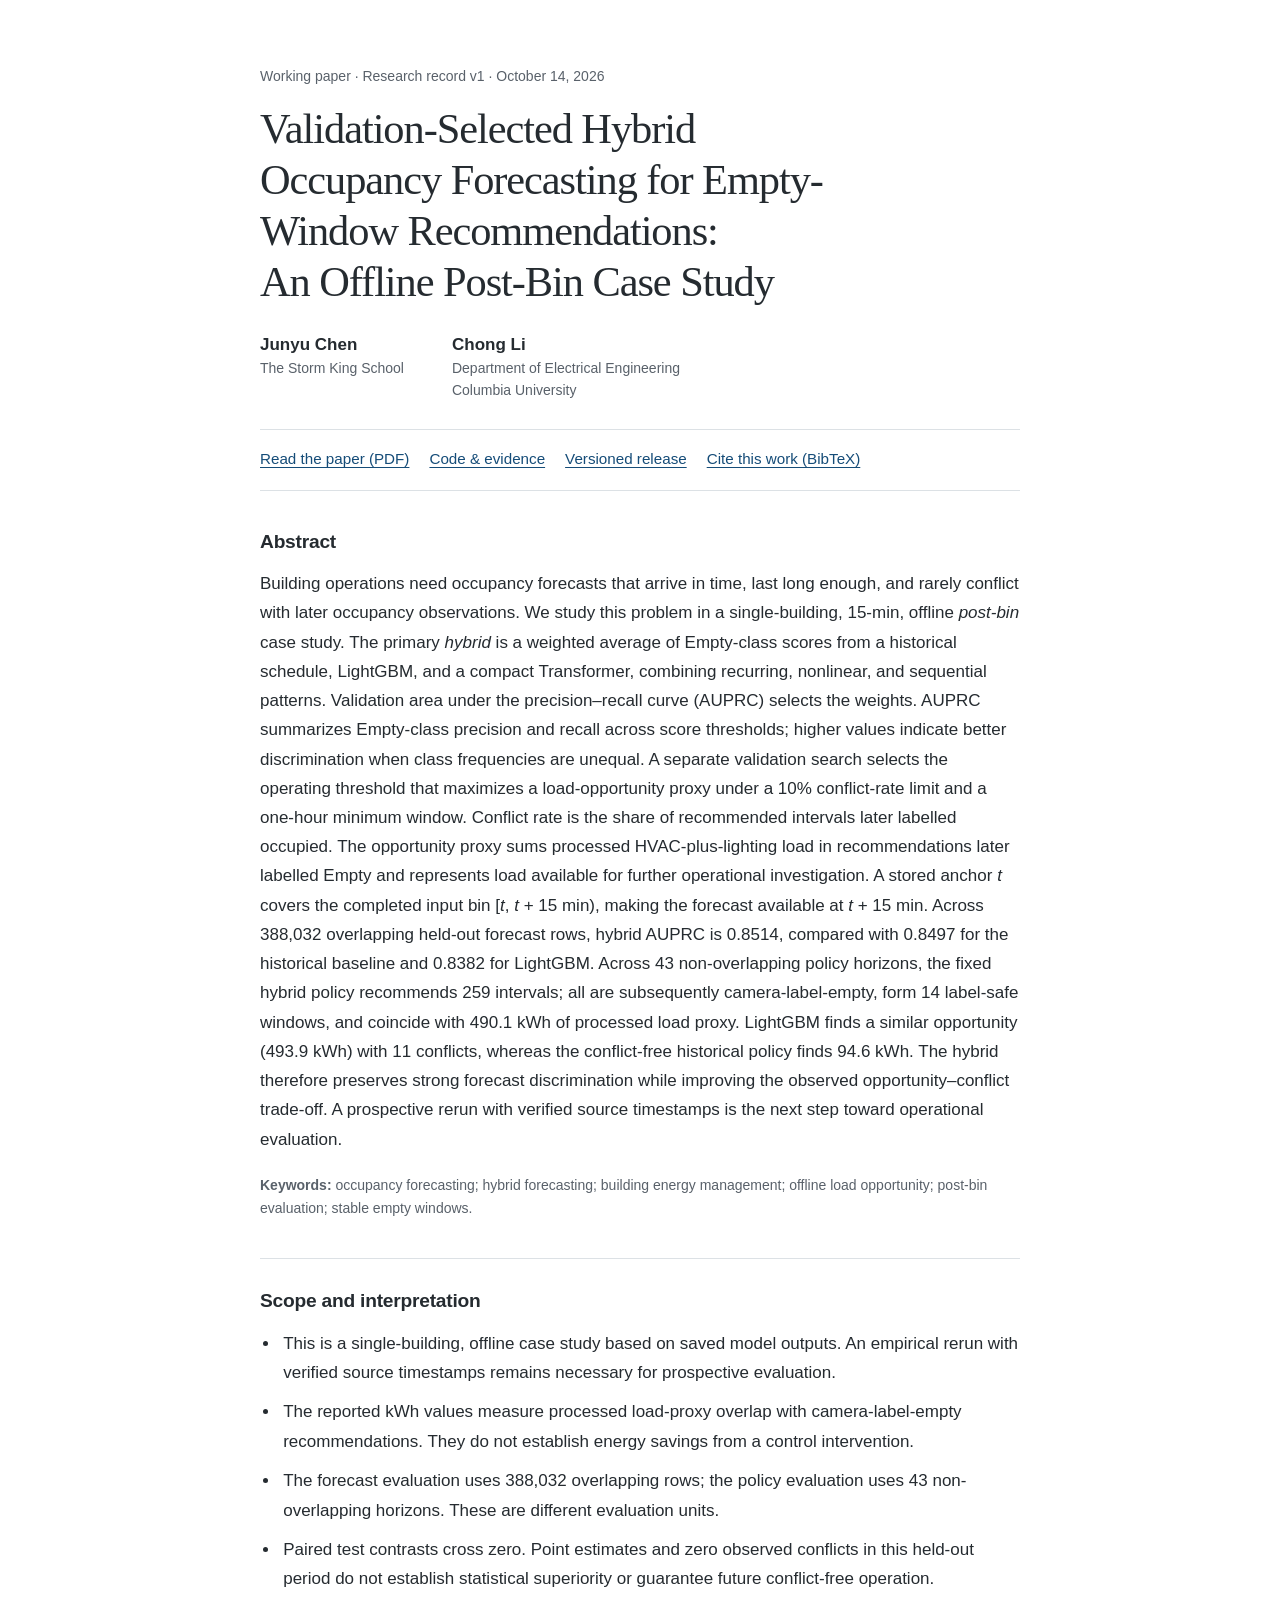
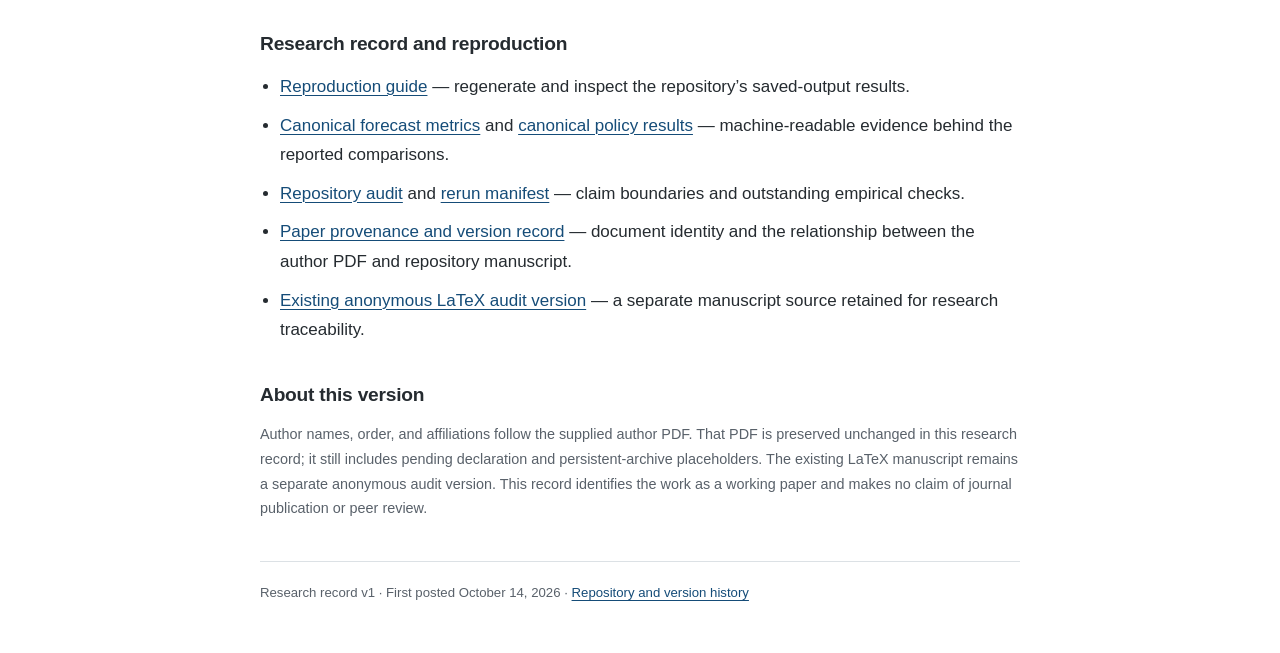
==== docs/index.html @ 9fb69562 "Publish authored working paper and versioned research record" ====
<!doctype html>
<html lang="en">
<head>
  <meta charset="utf-8">
  <meta name="viewport" content="width=device-width, initial-scale=1">
  <title>Validation-Selected Hybrid Occupancy Forecasting for Empty-Window Recommendations: An Offline Post-Bin Case Study</title>
  <meta name="description" content="Working paper by Junyu Chen and Chong Li on validation-selected hybrid occupancy forecasts and offline empty-window recommendations. Read the paper, code, evidence, and reproduction record.">
  <meta name="citation_title" content="Validation-Selected Hybrid Occupancy Forecasting for Empty-Window Recommendations: An Offline Post-Bin Case Study">
  <meta name="citation_author" content="Chen, Junyu">
  <meta name="citation_author" content="Li, Chong">
  <meta name="citation_publication_date" content="2026">
  <meta name="citation_online_date" content="2026/10/14">
  <meta name="citation_pdf_url" content="https://stevenchenjy.github.io/decision-aware-occupancy-forecasting/occupancy-forecasting-working-paper.pdf">
  <meta name="citation_language" content="en">
  <link rel="canonical" href="https://stevenchenjy.github.io/decision-aware-occupancy-forecasting/">
  <meta property="og:type" content="article">
  <meta property="og:title" content="Validation-Selected Hybrid Occupancy Forecasting for Empty-Window Recommendations: An Offline Post-Bin Case Study">
  <meta property="og:description" content="A working paper and inspectable research record by Junyu Chen and Chong Li.">
  <meta property="og:url" content="https://stevenchenjy.github.io/decision-aware-occupancy-forecasting/">
  <meta name="theme-color" content="#ffffff">
  <style>
    :root { color-scheme: light; --ink: #252b30; --muted: #59616a; --link: #154c78; --rule: #dce1e5; }
    * { box-sizing: border-box; }
    html { font-size: 100%; scroll-behavior: smooth; }
    body { margin: 0; background: #fff; color: var(--ink); font-family: -apple-system, BlinkMacSystemFont, "Segoe UI", Arial, sans-serif; font-size: 1.0625rem; line-height: 1.72; }
    main { max-width: 51rem; margin: 0 auto; padding: 4rem 1.75rem 3rem; }
    a { color: var(--link); text-underline-offset: .19em; text-decoration-thickness: 1px; }
    a:hover { text-decoration-thickness: 2px; }
    a:focus-visible { outline: 3px solid #196ca0; outline-offset: 4px; border-radius: 2px; }
    .skip { position: absolute; top: .7rem; left: 1rem; padding: .35rem .75rem; background: #fff; transform: translateY(-200%); }
    .skip:focus { transform: translateY(0); }
    .record-status { color: var(--muted); font-size: .875rem; margin: 0 0 1rem; }
    h1 { font-family: Georgia, "Times New Roman", serif; font-size: clamp(1.9rem, 4.4vw, 2.65rem); line-height: 1.2; letter-spacing: -.025em; font-weight: 500; margin: 0 0 1.5rem; text-wrap: balance; }
    .authors { display: flex; gap: 1.5rem 3rem; flex-wrap: wrap; margin: 0 0 1.75rem; }
    .author { margin: 0; line-height: 1.55; }
    .author strong { font-weight: 600; }
    .affiliation { display: block; font-size: .875rem; color: var(--muted); }
    .resources { display: flex; gap: .55rem 1.25rem; flex-wrap: wrap; padding: 1rem 0 1.1rem; margin: 0; border-top: 1px solid var(--rule); border-bottom: 1px solid var(--rule); list-style: none; font-size: .95rem; }
    section { margin-top: 2.35rem; }
    h2 { font-size: 1.2rem; line-height: 1.4; letter-spacing: -.012em; margin: 0 0 .85rem; font-weight: 650; }
    p { margin: 0 0 1rem; }
    .abstract { text-align: left; }
    .keywords { font-size: .875rem; color: var(--muted); line-height: 1.65; margin-top: 1.25rem; }
    .scope { padding-top: 1.85rem; border-top: 1px solid var(--rule); }
    .scope ul { padding-left: 1.25rem; margin: 0; }
    .scope li { padding-left: .2rem; margin-bottom: .65rem; }
    .record-links { padding-left: 1.25rem; margin: 0; }
    .record-links li { margin-bottom: .6rem; }
    .note { color: var(--muted); font-size: .9rem; }
    footer { border-top: 1px solid var(--rule); margin-top: 2.5rem; padding-top: 1.25rem; font-size: .825rem; color: var(--muted); }
    footer p { margin: 0; }
    @media (max-width: 520px) {
      main { padding: 2rem 1.2rem 2rem; }
      body { font-size: 1rem; line-height: 1.7; }
      .authors { gap: 1rem; flex-direction: column; }
      .resources { gap: .65rem 1.05rem; }
    }
    @media (prefers-reduced-motion: reduce) { html { scroll-behavior: auto; } }
    @media print {
      main { max-width: none; padding: 0; }
      a { color: inherit; }
      .skip { display: none; }
      section, h1 { break-inside: avoid; }
      .abstract { break-inside: auto; }
    }
  </style>
</head>
<body>
  <a class="skip" href="#abstract">Skip to abstract</a>
  <main>
    <header>
      <p class="record-status">Working paper · Research record v1 · <time datetime="2026-10-14">October 14, 2026</time></p>
      <h1>Validation-Selected Hybrid Occupancy Forecasting for Empty-Window Recommendations: An Offline Post-Bin Case Study</h1>
      <div class="authors" aria-label="Authors in paper order">
        <p class="author"><strong>Junyu Chen</strong><span class="affiliation">The Storm King School</span></p>
        <p class="author"><strong>Chong Li</strong><span class="affiliation">Department of Electrical Engineering<br>Columbia University</span></p>
      </div>
      <nav aria-label="Paper and research resources">
        <ul class="resources">
          <li><a href="./occupancy-forecasting-working-paper.pdf">Read the paper (PDF)</a></li>
          <li><a href="https://github.com/stevenchenjy/decision-aware-occupancy-forecasting">Code &amp; evidence</a></li>
          <li><a href="https://github.com/stevenchenjy/decision-aware-occupancy-forecasting/releases/tag/research-record-v1">Versioned release</a></li>
          <li><a href="./citation.bib" download>Cite this work (BibTeX)</a></li>
        </ul>
      </nav>
    </header>

    <section id="abstract" aria-labelledby="abstract-heading">
      <h2 id="abstract-heading">Abstract</h2>
      <p class="abstract">Building operations need occupancy forecasts that arrive in time, last long enough, and rarely conflict with later occupancy observations. We study this problem in a single-building, 15-min, offline <em>post-bin</em> case study. The primary <em>hybrid</em> is a weighted average of Empty-class scores from a historical schedule, LightGBM, and a compact Transformer, combining recurring, nonlinear, and sequential patterns. Validation area under the precision–recall curve (AUPRC) selects the weights. AUPRC summarizes Empty-class precision and recall across score thresholds; higher values indicate better discrimination when class frequencies are unequal. A separate validation search selects the operating threshold that maximizes a load-opportunity proxy under a 10% conflict-rate limit and a one-hour minimum window. Conflict rate is the share of recommended intervals later labelled occupied. The opportunity proxy sums processed HVAC-plus-lighting load in recommendations later labelled Empty and represents load available for further operational investigation. A stored anchor <i>t</i> covers the completed input bin [<i>t</i>, <i>t</i> + 15 min), making the forecast available at <i>t</i> + 15 min. Across 388,032 overlapping held-out forecast rows, hybrid AUPRC is 0.8514, compared with 0.8497 for the historical baseline and 0.8382 for LightGBM. Across 43 non-overlapping policy horizons, the fixed hybrid policy recommends 259 intervals; all are subsequently camera-label-empty, form 14 label-safe windows, and coincide with 490.1 kWh of processed load proxy. LightGBM finds a similar opportunity (493.9 kWh) with 11 conflicts, whereas the conflict-free historical policy finds 94.6 kWh. The hybrid therefore preserves strong forecast discrimination while improving the observed opportunity–conflict trade-off. A prospective rerun with verified source timestamps is the next step toward operational evaluation.</p>
      <p class="keywords"><strong>Keywords:</strong> occupancy forecasting; hybrid forecasting; building energy management; offline load opportunity; post-bin evaluation; stable empty windows.</p>
    </section>

    <section class="scope" aria-labelledby="scope-heading">
      <h2 id="scope-heading">Scope and interpretation</h2>
      <ul>
        <li>This is a single-building, offline case study based on saved model outputs. An empirical rerun with verified source timestamps remains necessary for prospective evaluation.</li>
        <li>The reported kWh values measure processed load-proxy overlap with camera-label-empty recommendations. They do not establish energy savings from a control intervention.</li>
        <li>The forecast evaluation uses 388,032 overlapping rows; the policy evaluation uses 43 non-overlapping horizons. These are different evaluation units.</li>
        <li>Paired test contrasts cross zero. Point estimates and zero observed conflicts in this held-out period do not establish statistical superiority or guarantee future conflict-free operation.</li>
      </ul>
    </section>

    <section aria-labelledby="evidence-heading">
      <h2 id="evidence-heading">Research record and reproduction</h2>
      <ul class="record-links">
        <li><a href="https://github.com/stevenchenjy/decision-aware-occupancy-forecasting/blob/main/REPRODUCING.md">Reproduction guide</a> — regenerate and inspect the repository’s saved-output results.</li>
        <li><a href="https://github.com/stevenchenjy/decision-aware-occupancy-forecasting/blob/main/results/canonical_model_comparison.csv">Canonical forecast metrics</a> and <a href="https://github.com/stevenchenjy/decision-aware-occupancy-forecasting/blob/main/results/canonical_policy_10pct.csv">canonical policy results</a> — machine-readable evidence behind the reported comparisons.</li>
        <li><a href="https://github.com/stevenchenjy/decision-aware-occupancy-forecasting/blob/main/reports/final_self_audit_2026-08-01.md">Repository audit</a> and <a href="https://github.com/stevenchenjy/decision-aware-occupancy-forecasting/blob/main/paper/audits/rerun_manifest.md">rerun manifest</a> — claim boundaries and outstanding empirical checks.</li>
        <li><a href="https://github.com/stevenchenjy/decision-aware-occupancy-forecasting/blob/main/paper/research-record/README.md">Paper provenance and version record</a> — document identity and the relationship between the author PDF and repository manuscript.</li>
        <li><a href="https://github.com/stevenchenjy/decision-aware-occupancy-forecasting/blob/main/paper/manuscript/main.tex">Existing anonymous LaTeX audit version</a> — a separate manuscript source retained for research traceability.</li>
      </ul>
    </section>

    <section aria-labelledby="version-heading">
      <h2 id="version-heading">About this version</h2>
      <p class="note">Author names, order, and affiliations follow the supplied author PDF. That PDF is preserved unchanged in this research record; it still includes pending declaration and persistent-archive placeholders. The existing LaTeX manuscript remains a separate anonymous audit version. This record identifies the work as a working paper and makes no claim of journal publication or peer review.</p>
    </section>

    <footer>
      <p>Research record v1 · First posted <time datetime="2026-10-14">October 14, 2026</time> · <a href="https://github.com/stevenchenjy/decision-aware-occupancy-forecasting">Repository and version history</a></p>
    </footer>
  </main>
</body>
</html>
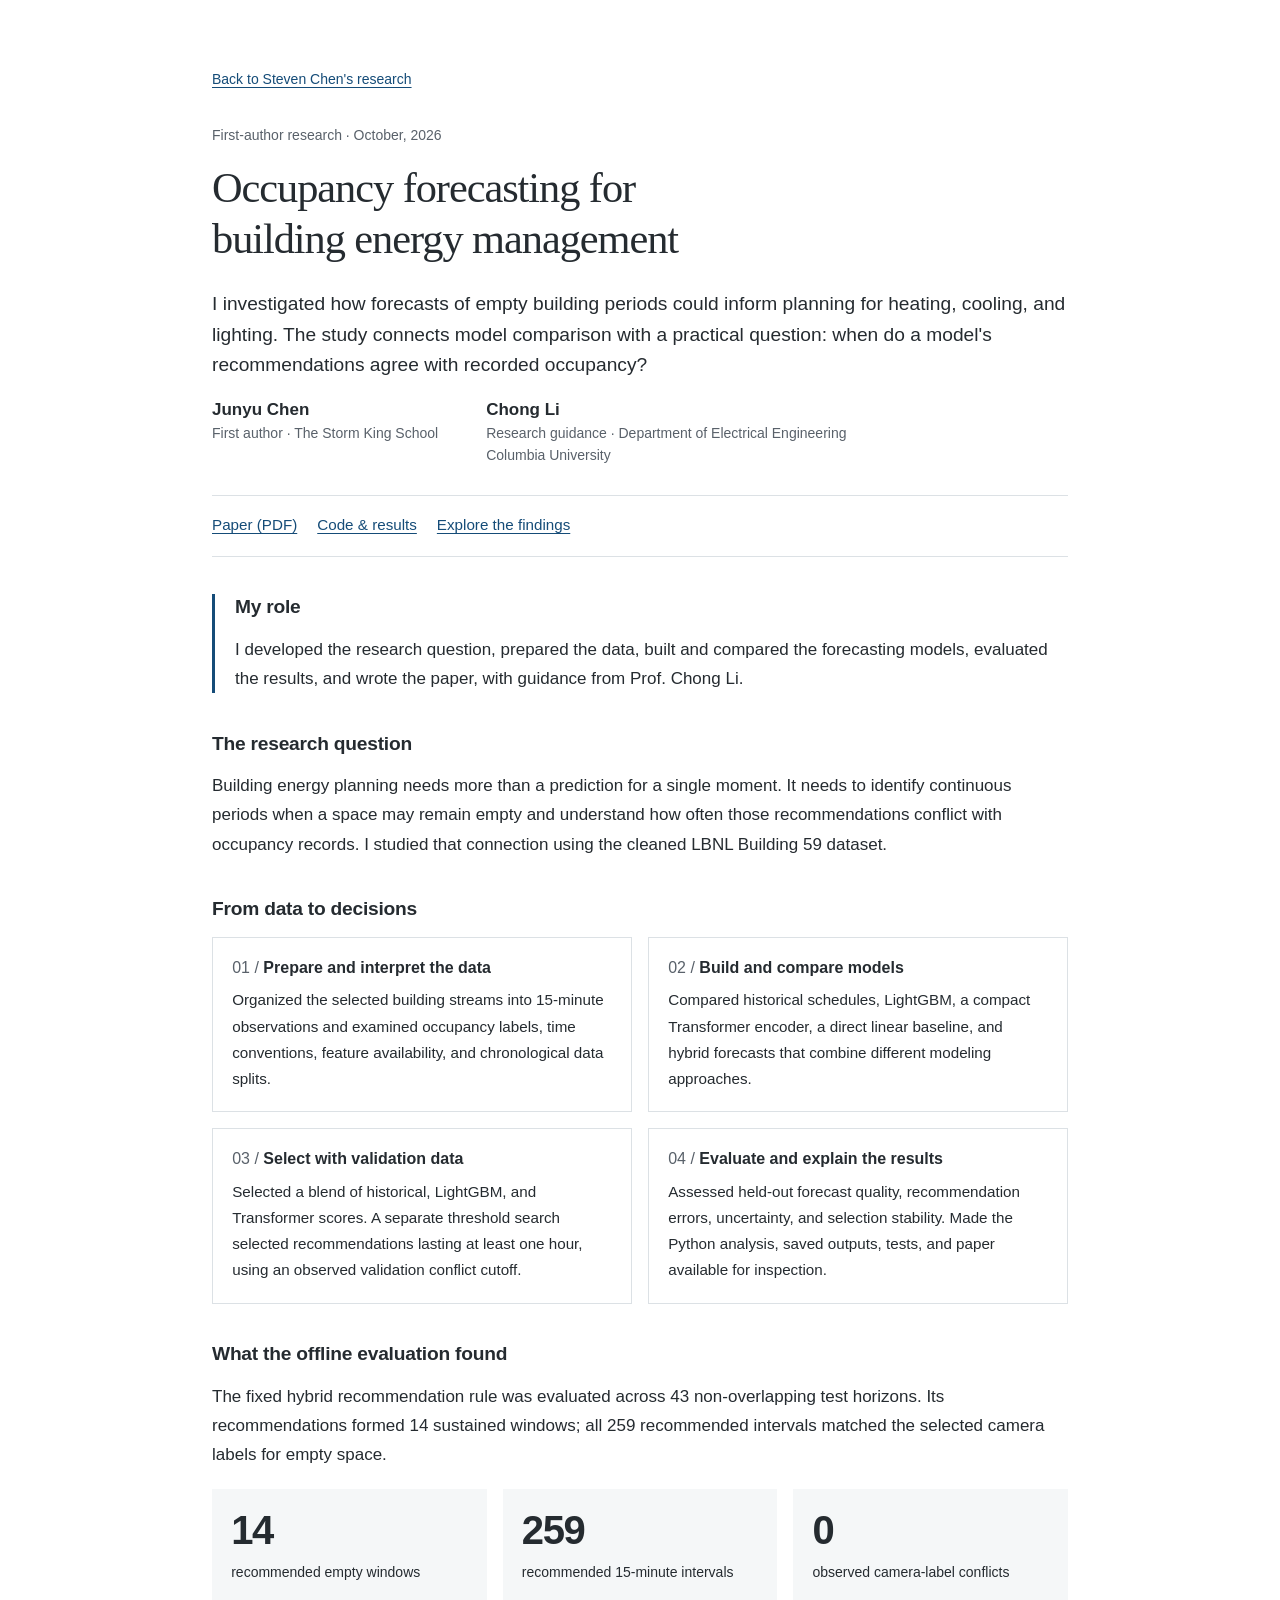
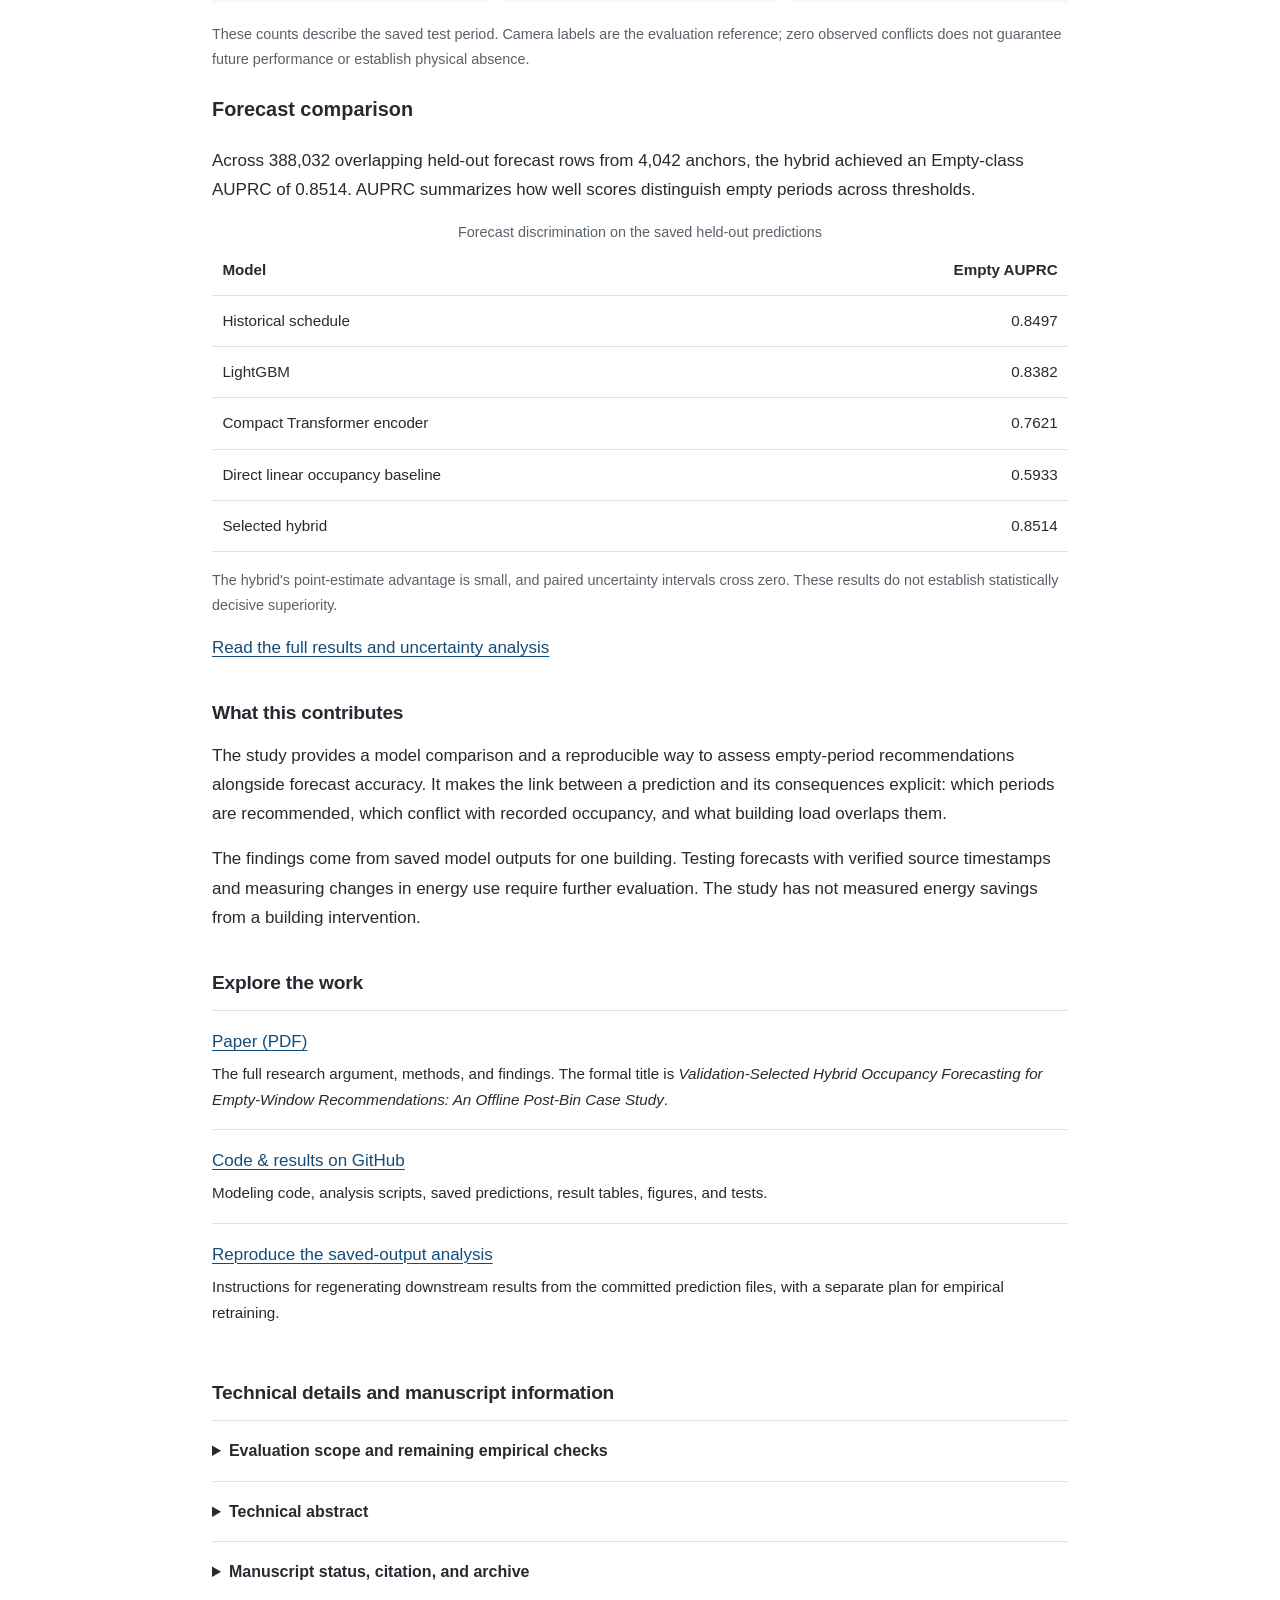
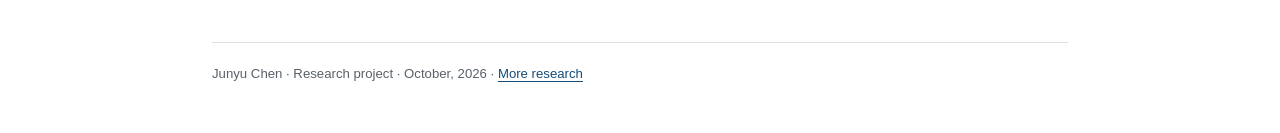
==== commit 8acbb678: "Explain occupancy research contributions and distinguish project resources" ====
--- a/docs/index.html
+++ b/docs/index.html
@@ -3,8 +3,8 @@
 <head>
   <meta charset="utf-8">
   <meta name="viewport" content="width=device-width, initial-scale=1">
-  <title>Validation-Selected Hybrid Occupancy Forecasting for Empty-Window Recommendations: An Offline Post-Bin Case Study</title>
-  <meta name="description" content="Working paper by Junyu Chen and Chong Li on validation-selected hybrid occupancy forecasts and offline empty-window recommendations. Read the paper, code, evidence, and reproduction record.">
+  <title>Occupancy forecasting for building energy management | Junyu Chen</title>
+  <meta name="description" content="Junyu Chen's first-author research on building occupancy: research design, data preparation, model comparison, evaluation, and reproducible results, with guidance from Prof. Chong Li.">
   <meta name="citation_title" content="Validation-Selected Hybrid Occupancy Forecasting for Empty-Window Recommendations: An Offline Post-Bin Case Study">
   <meta name="citation_author" content="Chen, Junyu">
   <meta name="citation_author" content="Li, Chong">
@@ -12,10 +12,11 @@
   <meta name="citation_online_date" content="2026/10/14">
   <meta name="citation_pdf_url" content="https://stevenchenjy.github.io/decision-aware-occupancy-forecasting/occupancy-forecasting-working-paper.pdf">
   <meta name="citation_language" content="en">
+  <link rel="icon" href="/favicon.svg" type="image/svg+xml">
   <link rel="canonical" href="https://stevenchenjy.github.io/decision-aware-occupancy-forecasting/">
   <meta property="og:type" content="article">
-  <meta property="og:title" content="Validation-Selected Hybrid Occupancy Forecasting for Empty-Window Recommendations: An Offline Post-Bin Case Study">
-  <meta property="og:description" content="A working paper and inspectable research record by Junyu Chen and Chong Li.">
+  <meta property="og:title" content="Occupancy forecasting for building energy management">
+  <meta property="og:description" content="A first-author research project by Junyu Chen, with guidance from Prof. Chong Li. Explore the question, methods, findings, paper, and code.">
   <meta property="og:url" content="https://stevenchenjy.github.io/decision-aware-occupancy-forecasting/">
   <meta name="theme-color" content="#ffffff">
   <style>
@@ -23,7 +24,7 @@
     * { box-sizing: border-box; }
     html { font-size: 100%; scroll-behavior: smooth; }
     body { margin: 0; background: #fff; color: var(--ink); font-family: -apple-system, BlinkMacSystemFont, "Segoe UI", Arial, sans-serif; font-size: 1.0625rem; line-height: 1.72; }
-    main { max-width: 51rem; margin: 0 auto; padding: 4rem 1.75rem 3rem; }
+    main { max-width: 57rem; margin: 0 auto; padding: 4rem 1.75rem 3rem; }
     a { color: var(--link); text-underline-offset: .19em; text-decoration-thickness: 1px; }
     a:hover { text-decoration-thickness: 2px; }
     a:focus-visible { outline: 3px solid #196ca0; outline-offset: 4px; border-radius: 2px; }
@@ -63,63 +64,135 @@
       section, h1 { break-inside: avoid; }
       .abstract { break-inside: auto; }
     }
+
+    .back { display:inline-block; font-size:.875rem; margin-bottom:2rem; }
+    .intro { font-size:1.2rem; line-height:1.6; }
+    .role { border-left:3px solid var(--link); padding-left:1.25rem; }
+    .role p { margin:0; }
+    .process { list-style:none; margin:0; padding:0; display:grid; grid-template-columns:1fr 1fr; gap:1rem; counter-reset:steps; }
+    .process li { border:1px solid var(--rule); padding:1.2rem; counter-increment:steps; }
+    .process h3 { font-size:1rem; line-height:1.4; margin:0 0 .5rem; }
+    .process h3::before { content:counter(steps,decimal-leading-zero) " / "; color:var(--muted); font-weight:400; }
+    .process p { font-size:.95rem; margin:0; }
+    .results { display:grid; grid-template-columns:repeat(3,minmax(0,1fr)); gap:1rem; margin:1.25rem 0; }
+    .result { background:#f5f7f8; padding:1.2rem; }
+    .result strong { display:block; font-size:2.5rem; line-height:1.1; font-weight:600; letter-spacing:-.035em; margin-bottom:.6rem; }
+    .result span { display:block; font-size:.875rem; line-height:1.5; }
+    .table-wrap { overflow-x:auto; margin:1rem 0; }
+    table { border-collapse:collapse; width:100%; font-size:.95rem; }
+    th,td { text-align:left; padding:.75rem .65rem; border-bottom:1px solid var(--rule); }
+    th { font-weight:600; }
+    th:last-child,td:last-child { text-align:right; white-space:nowrap; }
+    .evidence { list-style:none; padding:0; margin:0; }
+    .evidence li { padding:1rem 0; border-top:1px solid var(--rule); }
+    .evidence p { font-size:.95rem; margin:.3rem 0 0; }
+    details { border-top:1px solid var(--rule); padding:1rem 0; }
+    summary { cursor:pointer; font-size:1rem; font-weight:600; }
+    summary:focus-visible { outline:3px solid #196ca0; outline-offset:4px; }
+    details[open] summary { margin-bottom:1rem; }
+    details p,details li { font-size:.95rem; }
+    details ul { padding-left:1.25rem; }
+    .paper-title { font-family:Georgia,serif; font-size:1.2rem; line-height:1.45; }
+    @media(max-width:600px) {
+      .intro { font-size:1.1rem; }
+      .process { grid-template-columns:1fr; }
+      .results { gap:.5rem; }
+      .result { padding:.85rem .65rem; }
+      .result strong { font-size:2rem; }
+      .result span { font-size:.8rem; }
+      th,td { padding:.6rem .35rem; }
+    }
   </style>
 </head>
 <body>
-  <a class="skip" href="#abstract">Skip to abstract</a>
+  <a class="skip" href="#question">Skip to the research</a>
   <main>
+    <a class="back" href="https://stevenchenjy.github.io/#research">Back to Steven Chen's research</a>
     <header>
-      <p class="record-status">Working paper · Research record v1 · <time datetime="2026-10-14">October 14, 2026</time></p>
-      <h1>Validation-Selected Hybrid Occupancy Forecasting for Empty-Window Recommendations: An Offline Post-Bin Case Study</h1>
+      <p class="record-status">First-author research · <time datetime="2026-10">October, 2026</time></p>
+      <h1>Occupancy forecasting for building energy management</h1>
+      <p class="intro">I investigated how forecasts of empty building periods could inform planning for heating, cooling, and lighting. The study connects model comparison with a practical question: when do a model's recommendations agree with recorded occupancy?</p>
       <div class="authors" aria-label="Authors in paper order">
-        <p class="author"><strong>Junyu Chen</strong><span class="affiliation">The Storm King School</span></p>
-        <p class="author"><strong>Chong Li</strong><span class="affiliation">Department of Electrical Engineering<br>Columbia University</span></p>
+        <p class="author"><strong>Junyu Chen</strong><span class="affiliation">First author · The Storm King School</span></p>
+        <p class="author"><strong>Chong Li</strong><span class="affiliation">Research guidance · Department of Electrical Engineering<br>Columbia University</span></p>
       </div>
-      <nav aria-label="Paper and research resources">
-        <ul class="resources">
-          <li><a href="./occupancy-forecasting-working-paper.pdf">Read the paper (PDF)</a></li>
-          <li><a href="https://github.com/stevenchenjy/decision-aware-occupancy-forecasting">Code &amp; evidence</a></li>
-          <li><a href="https://github.com/stevenchenjy/decision-aware-occupancy-forecasting/releases/tag/research-record-v1">Versioned release</a></li>
-          <li><a href="./citation.bib" download>Cite this work (BibTeX)</a></li>
-        </ul>
-      </nav>
+      <nav aria-label="Research materials"><ul class="resources">
+        <li><a href="./occupancy-forecasting-working-paper.pdf">Paper (PDF)</a></li>
+        <li><a href="https://github.com/stevenchenjy/decision-aware-occupancy-forecasting">Code &amp; results</a></li>
+        <li><a href="#findings">Explore the findings</a></li>
+      </ul></nav>
     </header>
-
-    <section id="abstract" aria-labelledby="abstract-heading">
-      <h2 id="abstract-heading">Abstract</h2>
-      <p class="abstract">Building operations need occupancy forecasts that arrive in time, last long enough, and rarely conflict with later occupancy observations. We study this problem in a single-building, 15-min, offline <em>post-bin</em> case study. The primary <em>hybrid</em> is a weighted average of Empty-class scores from a historical schedule, LightGBM, and a compact Transformer, combining recurring, nonlinear, and sequential patterns. Validation area under the precision–recall curve (AUPRC) selects the weights. AUPRC summarizes Empty-class precision and recall across score thresholds; higher values indicate better discrimination when class frequencies are unequal. A separate validation search selects the operating threshold that maximizes a load-opportunity proxy under a 10% conflict-rate limit and a one-hour minimum window. Conflict rate is the share of recommended intervals later labelled occupied. The opportunity proxy sums processed HVAC-plus-lighting load in recommendations later labelled Empty and represents load available for further operational investigation. A stored anchor <i>t</i> covers the completed input bin [<i>t</i>, <i>t</i> + 15 min), making the forecast available at <i>t</i> + 15 min. Across 388,032 overlapping held-out forecast rows, hybrid AUPRC is 0.8514, compared with 0.8497 for the historical baseline and 0.8382 for LightGBM. Across 43 non-overlapping policy horizons, the fixed hybrid policy recommends 259 intervals; all are subsequently camera-label-empty, form 14 label-safe windows, and coincide with 490.1 kWh of processed load proxy. LightGBM finds a similar opportunity (493.9 kWh) with 11 conflicts, whereas the conflict-free historical policy finds 94.6 kWh. The hybrid therefore preserves strong forecast discrimination while improving the observed opportunity–conflict trade-off. A prospective rerun with verified source timestamps is the next step toward operational evaluation.</p>
-      <p class="keywords"><strong>Keywords:</strong> occupancy forecasting; hybrid forecasting; building energy management; offline load opportunity; post-bin evaluation; stable empty windows.</p>
+    <section class="role" aria-labelledby="role-heading">
+      <h2 id="role-heading">My role</h2>
+      <p>I developed the research question, prepared the data, built and compared the forecasting models, evaluated the results, and wrote the paper, with guidance from Prof. Chong Li.</p>
     </section>
-
-    <section class="scope" aria-labelledby="scope-heading">
-      <h2 id="scope-heading">Scope and interpretation</h2>
-      <ul>
-        <li>This is a single-building, offline case study based on saved model outputs. An empirical rerun with verified source timestamps remains necessary for prospective evaluation.</li>
-        <li>The reported kWh values measure processed load-proxy overlap with camera-label-empty recommendations. They do not establish energy savings from a control intervention.</li>
-        <li>The forecast evaluation uses 388,032 overlapping rows; the policy evaluation uses 43 non-overlapping horizons. These are different evaluation units.</li>
-        <li>Paired test contrasts cross zero. Point estimates and zero observed conflicts in this held-out period do not establish statistical superiority or guarantee future conflict-free operation.</li>
+    <section id="question" aria-labelledby="question-heading">
+      <h2 id="question-heading">The research question</h2>
+      <p>Building energy planning needs more than a prediction for a single moment. It needs to identify continuous periods when a space may remain empty and understand how often those recommendations conflict with occupancy records. I studied that connection using the cleaned LBNL Building 59 dataset.</p>
+    </section>
+    <section id="approach" aria-labelledby="approach-heading">
+      <h2 id="approach-heading">From data to decisions</h2>
+      <ol class="process">
+        <li><h3>Prepare and interpret the data</h3><p>Organized the selected building streams into 15-minute observations and examined occupancy labels, time conventions, feature availability, and chronological data splits.</p></li>
+        <li><h3>Build and compare models</h3><p>Compared historical schedules, LightGBM, a compact Transformer encoder, a direct linear baseline, and hybrid forecasts that combine different modeling approaches.</p></li>
+        <li><h3>Select with validation data</h3><p>Selected a blend of historical, LightGBM, and Transformer scores. A separate threshold search selected recommendations lasting at least one hour, using an observed validation conflict cutoff.</p></li>
+        <li><h3>Evaluate and explain the results</h3><p>Assessed held-out forecast quality, recommendation errors, uncertainty, and selection stability. Made the Python analysis, saved outputs, tests, and paper available for inspection.</p></li>
+      </ol>
+    </section>
+    <section id="findings" aria-labelledby="findings-heading">
+      <h2 id="findings-heading">What the offline evaluation found</h2>
+      <p>The fixed hybrid recommendation rule was evaluated across 43 non-overlapping test horizons. Its recommendations formed 14 sustained windows; all 259 recommended intervals matched the selected camera labels for empty space.</p>
+      <div class="results" aria-label="Results from the fixed policy on the saved test outputs">
+        <div class="result"><strong>14</strong><span>recommended empty windows</span></div>
+        <div class="result"><strong>259</strong><span>recommended 15-minute intervals</span></div>
+        <div class="result"><strong>0</strong><span>observed camera-label conflicts</span></div>
+      </div>
+      <p class="note">These counts describe the saved test period. Camera labels are the evaluation reference; zero observed conflicts does not guarantee future performance or establish physical absence.</p>
+      <h3>Forecast comparison</h3>
+      <p>Across 388,032 overlapping held-out forecast rows from 4,042 anchors, the hybrid achieved an Empty-class AUPRC of 0.8514. AUPRC summarizes how well scores distinguish empty periods across thresholds.</p>
+      <div class="table-wrap"><table>
+        <caption class="note">Forecast discrimination on the saved held-out predictions</caption>
+        <thead><tr><th scope="col">Model</th><th scope="col">Empty AUPRC</th></tr></thead>
+        <tbody><tr><td>Historical schedule</td><td>0.8497</td></tr><tr><td>LightGBM</td><td>0.8382</td></tr><tr><td>Compact Transformer encoder</td><td>0.7621</td></tr><tr><td>Direct linear occupancy baseline</td><td>0.5933</td></tr><tr><td>Selected hybrid</td><td>0.8514</td></tr></tbody>
+      </table></div>
+      <p class="note">The hybrid's point-estimate advantage is small, and paired uncertainty intervals cross zero. These results do not establish statistically decisive superiority.</p>
+      <p><a href="https://github.com/stevenchenjy/decision-aware-occupancy-forecasting/blob/main/RESULTS_SUMMARY.md">Read the full results and uncertainty analysis</a></p>
+    </section>
+    <section aria-labelledby="interpretation-heading">
+      <h2 id="interpretation-heading">What this contributes</h2>
+      <p>The study provides a model comparison and a reproducible way to assess empty-period recommendations alongside forecast accuracy. It makes the link between a prediction and its consequences explicit: which periods are recommended, which conflict with recorded occupancy, and what building load overlaps them.</p>
+      <p>The findings come from saved model outputs for one building. Testing forecasts with verified source timestamps and measuring changes in energy use require further evaluation. The study has not measured energy savings from a building intervention.</p>
+    </section>
+    <section aria-labelledby="materials-heading">
+      <h2 id="materials-heading">Explore the work</h2>
+      <ul class="evidence">
+        <li><a href="./occupancy-forecasting-working-paper.pdf">Paper (PDF)</a><p>The full research argument, methods, and findings. The formal title is <cite>Validation-Selected Hybrid Occupancy Forecasting for Empty-Window Recommendations: An Offline Post-Bin Case Study</cite>.</p></li>
+        <li><a href="https://github.com/stevenchenjy/decision-aware-occupancy-forecasting">Code &amp; results on GitHub</a><p>Modeling code, analysis scripts, saved predictions, result tables, figures, and tests.</p></li>
+        <li><a href="https://github.com/stevenchenjy/decision-aware-occupancy-forecasting/blob/main/REPRODUCING.md">Reproduce the saved-output analysis</a><p>Instructions for regenerating downstream results from the committed prediction files, with a separate plan for empirical retraining.</p></li>
       </ul>
     </section>
-
-    <section aria-labelledby="evidence-heading">
-      <h2 id="evidence-heading">Research record and reproduction</h2>
-      <ul class="record-links">
-        <li><a href="https://github.com/stevenchenjy/decision-aware-occupancy-forecasting/blob/main/REPRODUCING.md">Reproduction guide</a> — regenerate and inspect the repository’s saved-output results.</li>
-        <li><a href="https://github.com/stevenchenjy/decision-aware-occupancy-forecasting/blob/main/results/canonical_model_comparison.csv">Canonical forecast metrics</a> and <a href="https://github.com/stevenchenjy/decision-aware-occupancy-forecasting/blob/main/results/canonical_policy_10pct.csv">canonical policy results</a> — machine-readable evidence behind the reported comparisons.</li>
-        <li><a href="https://github.com/stevenchenjy/decision-aware-occupancy-forecasting/blob/main/reports/final_self_audit_2026-08-01.md">Repository audit</a> and <a href="https://github.com/stevenchenjy/decision-aware-occupancy-forecasting/blob/main/paper/audits/rerun_manifest.md">rerun manifest</a> — claim boundaries and outstanding empirical checks.</li>
-        <li><a href="https://github.com/stevenchenjy/decision-aware-occupancy-forecasting/blob/main/paper/research-record/README.md">Paper provenance and version record</a> — document identity and the relationship between the author PDF and repository manuscript.</li>
-        <li><a href="https://github.com/stevenchenjy/decision-aware-occupancy-forecasting/blob/main/paper/manuscript/main.tex">Existing anonymous LaTeX audit version</a> — a separate manuscript source retained for research traceability.</li>
-      </ul>
+    <section aria-labelledby="technical-heading">
+      <h2 id="technical-heading">Technical details and manuscript information</h2>
+      <details id="scope"><summary>Evaluation scope and remaining empirical checks</summary>
+        <p>This is a single-building, offline post-bin analysis of saved outputs. A stored anchor <i>t</i> covers the completed input bin [<i>t</i>, <i>t</i> + 15 min), so the effective availability boundary is <i>t</i> + 15 min. Original source timestamps and upstream imputation lineage remain unresolved.</p>
+        <ul>
+          <li>The forecast comparison uses 388,032 overlapping rows. Recommendation accounting uses 43 non-overlapping horizons. These are distinct evaluation units.</li>
+          <li>The stored outputs are uncalibrated Empty-class scores. The 10% empirical validation conflict cutoff is a selection rule, not a future-risk guarantee.</li>
+          <li>The 490.1 kWh figure in the paper is processed HVAC-plus-lighting load overlapping camera-label-empty recommendations, not measured savings or controllable capacity.</li>
+          <li>Deep-model construction preceded seed reset in the saved runs. Empirical retraining must correct initialization, verify source timing, lock the environment, and evaluate on a later untouched period or an independent building.</li>
+          <li>The legacy model identifiers "Original Transformer" and "DLinear" refer here to a compact Transformer encoder and a direct linear occupancy baseline, respectively.</li>
+        </ul>
+        <p><a href="https://github.com/stevenchenjy/decision-aware-occupancy-forecasting/blob/main/CLAIMS_AND_LIMITATIONS.md">Full claim boundaries</a> · <a href="https://github.com/stevenchenjy/decision-aware-occupancy-forecasting/blob/main/paper/audits/rerun_manifest.md">Empirical evaluation plan</a></p>
+      </details>
+      <details id="abstract"><summary>Technical abstract</summary><p class="abstract">Building operations need occupancy forecasts that arrive in time, last long enough, and rarely conflict with later occupancy observations. We study this problem in a single-building, 15-min, offline <em>post-bin</em> case study. The primary <em>hybrid</em> is a weighted average of Empty-class scores from a historical schedule, LightGBM, and a compact Transformer, combining recurring, nonlinear, and sequential patterns. Validation area under the precision–recall curve (AUPRC) selects the weights. AUPRC summarizes Empty-class precision and recall across score thresholds; higher values indicate better discrimination when class frequencies are unequal. A separate validation search selects the operating threshold that maximizes a load-opportunity proxy under a 10% conflict-rate limit and a one-hour minimum window. Conflict rate is the share of recommended intervals later labelled occupied. The opportunity proxy sums processed HVAC-plus-lighting load in recommendations later labelled Empty and represents load available for further operational investigation. A stored anchor <i>t</i> covers the completed input bin [<i>t</i>, <i>t</i> + 15 min), making the forecast available at <i>t</i> + 15 min. Across 388,032 overlapping held-out forecast rows, hybrid AUPRC is 0.8514, compared with 0.8497 for the historical baseline and 0.8382 for LightGBM. Across 43 non-overlapping policy horizons, the fixed hybrid policy recommends 259 intervals; all are subsequently camera-label-empty, form 14 label-safe windows, and coincide with 490.1 kWh of processed load proxy. LightGBM finds a similar opportunity (493.9 kWh) with 11 conflicts, whereas the conflict-free historical policy finds 94.6 kWh. The hybrid therefore preserves strong forecast discrimination while improving the observed opportunity–conflict trade-off. A prospective rerun with verified source timestamps is the next step toward operational evaluation.</p></details>
+      <details id="manuscript-details"><summary>Manuscript status, citation, and archive</summary>
+        <p class="paper-title">Validation-Selected Hybrid Occupancy Forecasting for Empty-Window Recommendations: An Offline Post-Bin Case Study</p>
+        <p>Junyu Chen and Chong Li, 2026. Unpublished author manuscript. The supplied PDF is preserved unchanged; its final declaration and persistent-archive fields remain to be completed. The research roles described on this page were confirmed by Junyu Chen.</p>
+        <p><a href="./citation.bib" download>Download citation (BibTeX)</a> · <a href="https://github.com/stevenchenjy/decision-aware-occupancy-forecasting/blob/main/paper/research-record/README.md">Manuscript provenance</a> · <a href="https://github.com/stevenchenjy/decision-aware-occupancy-forecasting/releases/tag/research-record-v1">Archived research snapshot</a></p>
+        <p><a href="https://github.com/stevenchenjy/decision-aware-occupancy-forecasting/blob/main/results/canonical_model_comparison.csv">Forecast metrics (CSV)</a> · <a href="https://github.com/stevenchenjy/decision-aware-occupancy-forecasting/blob/main/results/canonical_policy_10pct.csv">Recommendation results (CSV)</a> · <a href="https://github.com/stevenchenjy/decision-aware-occupancy-forecasting/blob/main/reports/final_self_audit_2026-08-01.md">Repository audit</a></p>
+      </details>
     </section>
-
-    <section aria-labelledby="version-heading">
-      <h2 id="version-heading">About this version</h2>
-      <p class="note">Author names, order, and affiliations follow the supplied author PDF. That PDF is preserved unchanged in this research record; it still includes pending declaration and persistent-archive placeholders. The existing LaTeX manuscript remains a separate anonymous audit version. This record identifies the work as a working paper and makes no claim of journal publication or peer review.</p>
-    </section>
-
-    <footer>
-      <p>Research record v1 · First posted <time datetime="2026-10-14">October 14, 2026</time> · <a href="https://github.com/stevenchenjy/decision-aware-occupancy-forecasting">Repository and version history</a></p>
-    </footer>
+    <footer><p>Junyu Chen · Research project · October, 2026 · <a href="https://stevenchenjy.github.io/#research">More research</a></p></footer>
   </main>
 </body>
 </html>
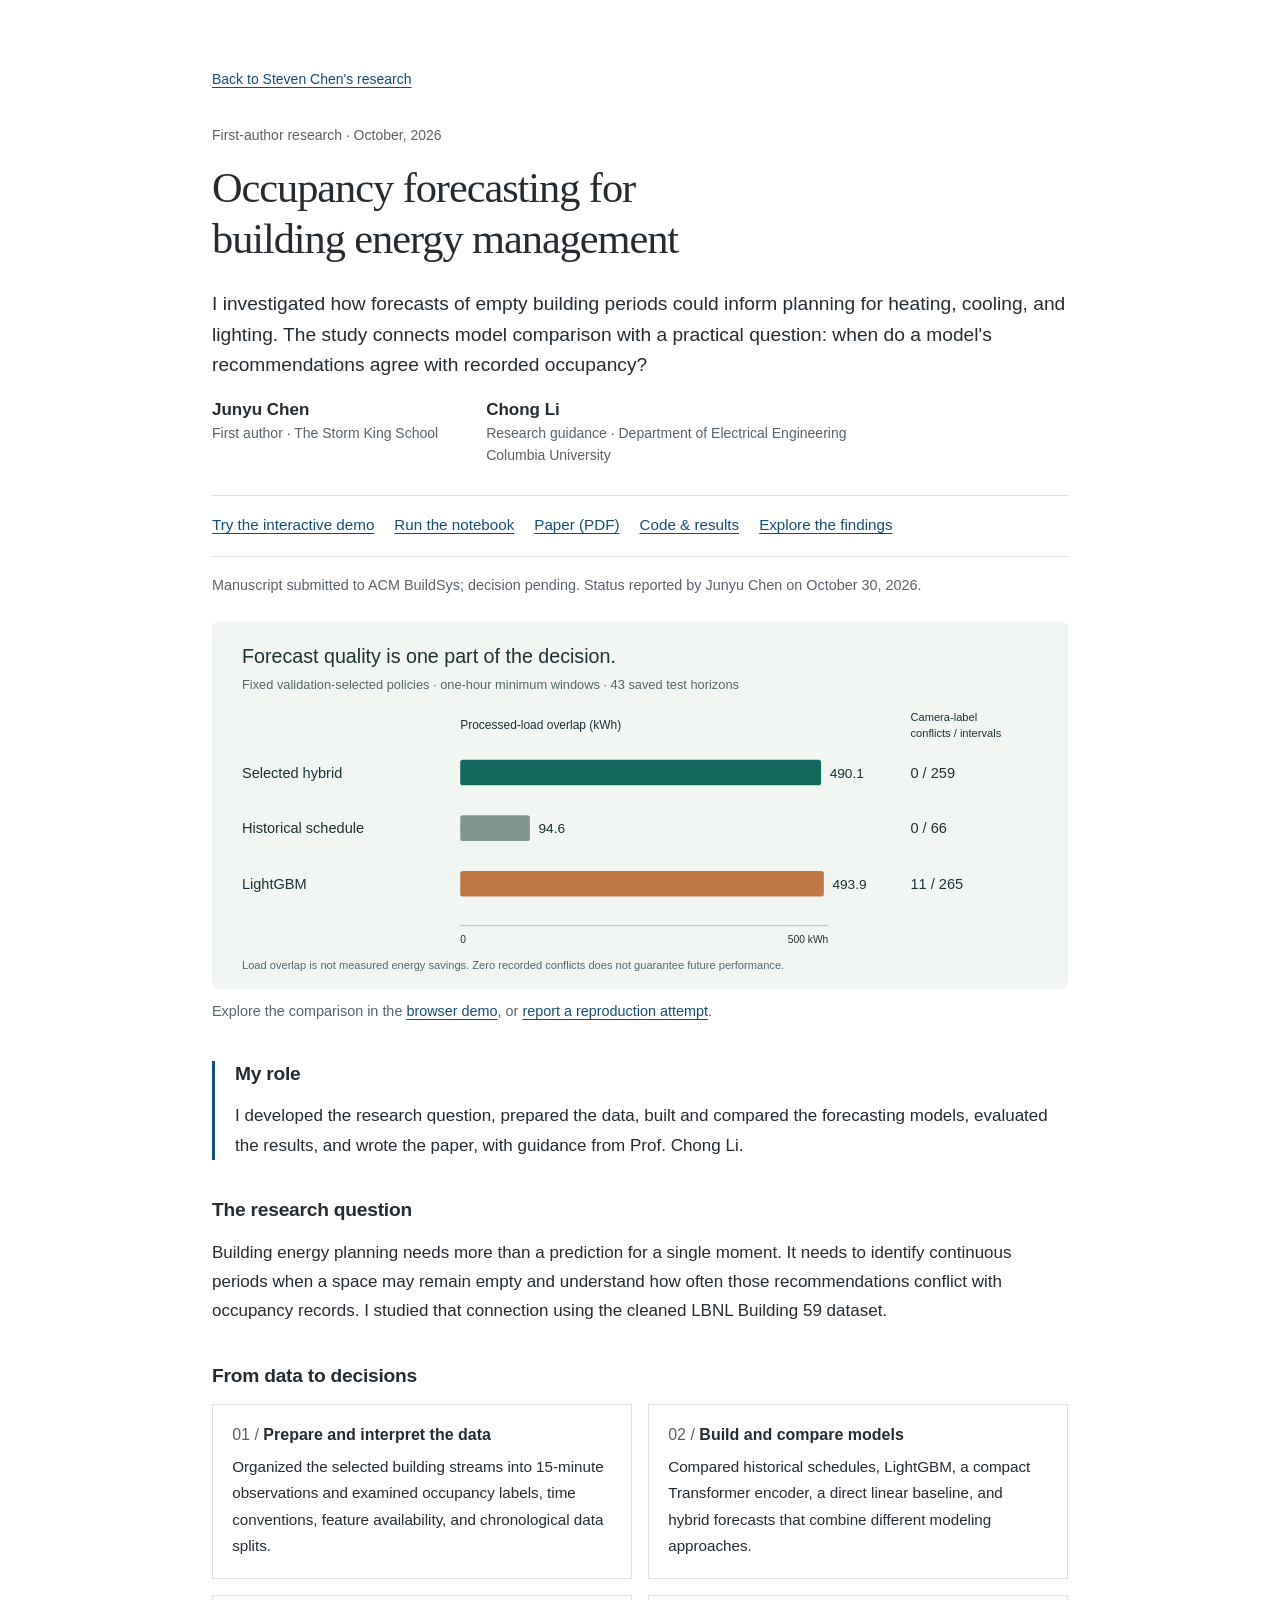
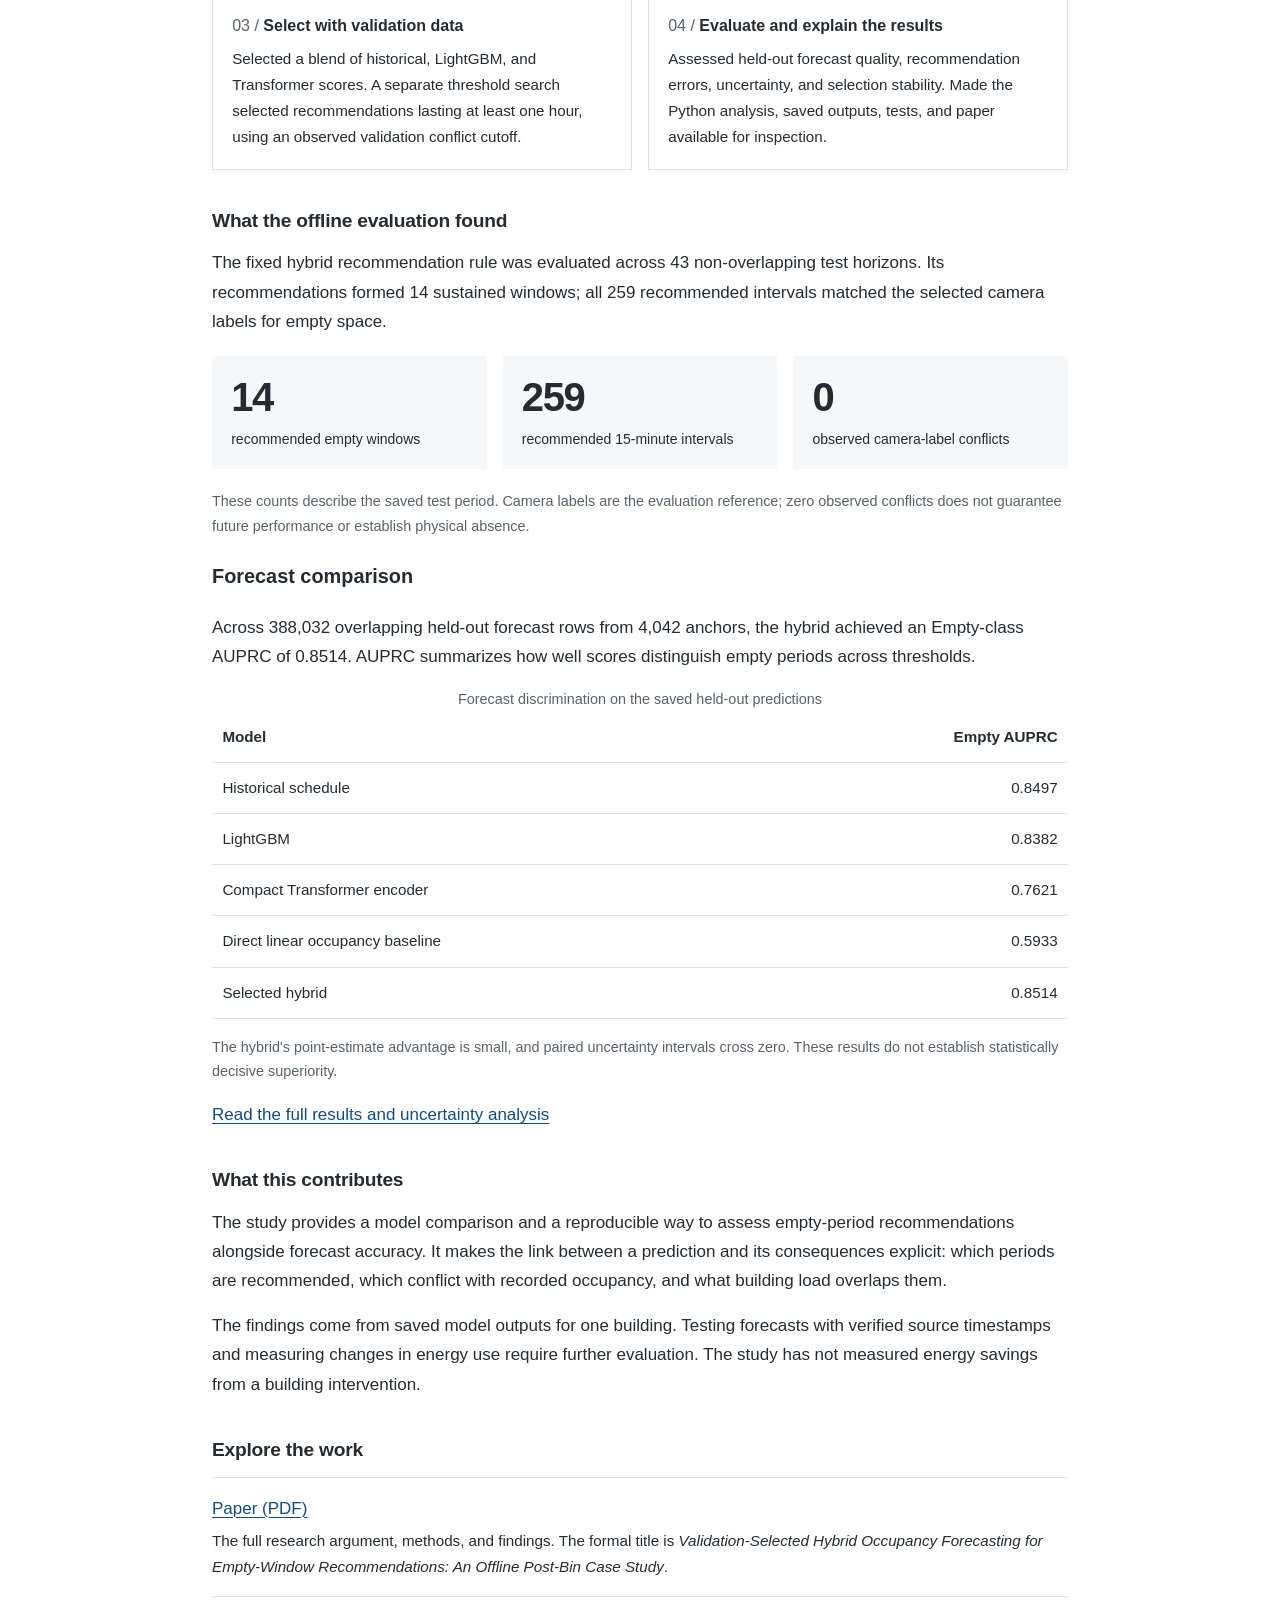
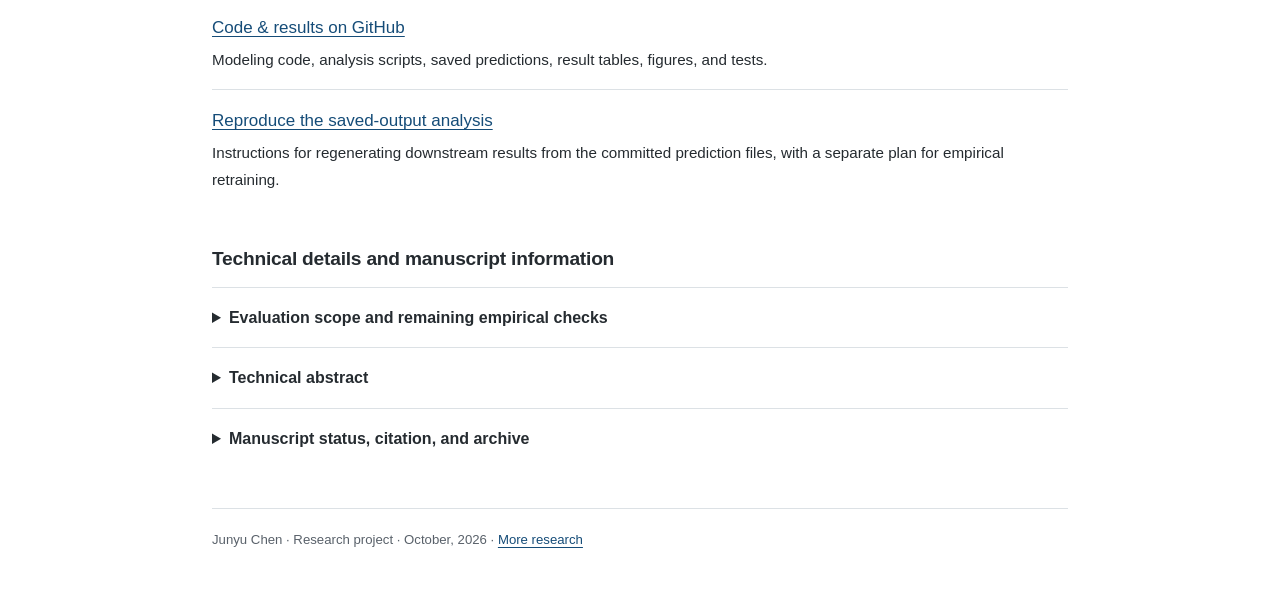
==== commit 6602d484: "Make the study easier to discover and clarify its submission status" ====
--- a/docs/index.html
+++ b/docs/index.html
@@ -12,11 +12,16 @@
   <meta name="citation_online_date" content="2026/10/14">
   <meta name="citation_pdf_url" content="https://stevenchenjy.github.io/decision-aware-occupancy-forecasting/occupancy-forecasting-working-paper.pdf">
   <meta name="citation_language" content="en">
-  <link rel="icon" href="/favicon.svg" type="image/svg+xml">
+  <link rel="icon" href="./assets/favicon.svg" type="image/svg+xml">
   <link rel="canonical" href="https://stevenchenjy.github.io/decision-aware-occupancy-forecasting/">
   <meta property="og:type" content="article">
   <meta property="og:title" content="Occupancy forecasting for building energy management">
   <meta property="og:description" content="A first-author research project by Junyu Chen, with guidance from Prof. Chong Li. Explore the question, methods, findings, paper, and code.">
+  <meta property="og:image" content="https://stevenchenjy.github.io/decision-aware-occupancy-forecasting/assets/social-preview.png">
+  <meta property="og:image:width" content="1280">
+  <meta property="og:image:height" content="640">
+  <meta property="og:image:alt" content="Reported occupancy policies: processed-load overlap and recorded camera-label conflicts on 43 saved test horizons.">
+  <meta name="twitter:card" content="summary_large_image">
   <meta property="og:url" content="https://stevenchenjy.github.io/decision-aware-occupancy-forecasting/">
   <meta name="theme-color" content="#ffffff">
   <style>
@@ -117,11 +122,15 @@
         <p class="author"><strong>Chong Li</strong><span class="affiliation">Research guidance · Department of Electrical Engineering<br>Columbia University</span></p>
       </div>
       <nav aria-label="Research materials"><ul class="resources">
+        <li><a href="./demo/">Try the interactive demo</a></li>
+        <li><a href="https://colab.research.google.com/github/stevenchenjy/decision-aware-occupancy-forecasting/blob/main/notebooks/try_the_study.ipynb">Run the notebook</a></li>
         <li><a href="./occupancy-forecasting-working-paper.pdf">Paper (PDF)</a></li>
         <li><a href="https://github.com/stevenchenjy/decision-aware-occupancy-forecasting">Code &amp; results</a></li>
         <li><a href="#findings">Explore the findings</a></li>
       </ul></nav>
     </header>
+    <p class="note" style="margin-top:1rem">Manuscript submitted to ACM BuildSys; decision pending. Status reported by Junyu Chen on October 30, 2026.</p>
+    <figure style="margin:1.5rem 0"><a href="./demo/"><img src="./assets/reported-policies.svg" alt="Fixed policies on 43 test horizons. Hybrid: 490.1 kWh processed-load overlap, zero camera-label conflicts. Historical schedule: 94.6 kWh, zero conflicts. LightGBM: 493.9 kWh, 11 conflicts. These are offline observations, not energy savings." width="1000" height="430" style="width:100%;height:auto"></a><figcaption class="note">Explore the comparison in the <a href="./demo/">browser demo</a>, or <a href="https://github.com/stevenchenjy/decision-aware-occupancy-forecasting/issues/new?template=reproduction.yml">report a reproduction attempt</a>.</figcaption></figure>
     <section class="role" aria-labelledby="role-heading">
       <h2 id="role-heading">My role</h2>
       <p>I developed the research question, prepared the data, built and compared the forecasting models, evaluated the results, and wrote the paper, with guidance from Prof. Chong Li.</p>
@@ -187,7 +196,7 @@
       <details id="abstract"><summary>Technical abstract</summary><p class="abstract">Building operations need occupancy forecasts that arrive in time, last long enough, and rarely conflict with later occupancy observations. We study this problem in a single-building, 15-min, offline <em>post-bin</em> case study. The primary <em>hybrid</em> is a weighted average of Empty-class scores from a historical schedule, LightGBM, and a compact Transformer, combining recurring, nonlinear, and sequential patterns. Validation area under the precision–recall curve (AUPRC) selects the weights. AUPRC summarizes Empty-class precision and recall across score thresholds; higher values indicate better discrimination when class frequencies are unequal. A separate validation search selects the operating threshold that maximizes a load-opportunity proxy under a 10% conflict-rate limit and a one-hour minimum window. Conflict rate is the share of recommended intervals later labelled occupied. The opportunity proxy sums processed HVAC-plus-lighting load in recommendations later labelled Empty and represents load available for further operational investigation. A stored anchor <i>t</i> covers the completed input bin [<i>t</i>, <i>t</i> + 15 min), making the forecast available at <i>t</i> + 15 min. Across 388,032 overlapping held-out forecast rows, hybrid AUPRC is 0.8514, compared with 0.8497 for the historical baseline and 0.8382 for LightGBM. Across 43 non-overlapping policy horizons, the fixed hybrid policy recommends 259 intervals; all are subsequently camera-label-empty, form 14 label-safe windows, and coincide with 490.1 kWh of processed load proxy. LightGBM finds a similar opportunity (493.9 kWh) with 11 conflicts, whereas the conflict-free historical policy finds 94.6 kWh. The hybrid therefore preserves strong forecast discrimination while improving the observed opportunity–conflict trade-off. A prospective rerun with verified source timestamps is the next step toward operational evaluation.</p></details>
       <details id="manuscript-details"><summary>Manuscript status, citation, and archive</summary>
         <p class="paper-title">Validation-Selected Hybrid Occupancy Forecasting for Empty-Window Recommendations: An Offline Post-Bin Case Study</p>
-        <p>Junyu Chen and Chong Li, 2026. Unpublished author manuscript. The supplied PDF is preserved unchanged; its final declaration and persistent-archive fields remain to be completed. The research roles described on this page were confirmed by Junyu Chen.</p>
+        <p>Junyu Chen and Chong Li, 2026. Unpublished author manuscript, submitted to ACM BuildSys with a decision pending (author-reported October 30, 2026). The supplied PDF is preserved unchanged; its final declaration and persistent-archive fields remain to be completed. The research roles described on this page were confirmed by Junyu Chen.</p>
         <p><a href="./citation.bib" download>Download citation (BibTeX)</a> · <a href="https://github.com/stevenchenjy/decision-aware-occupancy-forecasting/blob/main/paper/research-record/README.md">Manuscript provenance</a> · <a href="https://github.com/stevenchenjy/decision-aware-occupancy-forecasting/releases/tag/research-record-v1">Archived research snapshot</a></p>
         <p><a href="https://github.com/stevenchenjy/decision-aware-occupancy-forecasting/blob/main/results/canonical_model_comparison.csv">Forecast metrics (CSV)</a> · <a href="https://github.com/stevenchenjy/decision-aware-occupancy-forecasting/blob/main/results/canonical_policy_10pct.csv">Recommendation results (CSV)</a> · <a href="https://github.com/stevenchenjy/decision-aware-occupancy-forecasting/blob/main/reports/final_self_audit_2026-08-01.md">Repository audit</a></p>
       </details>
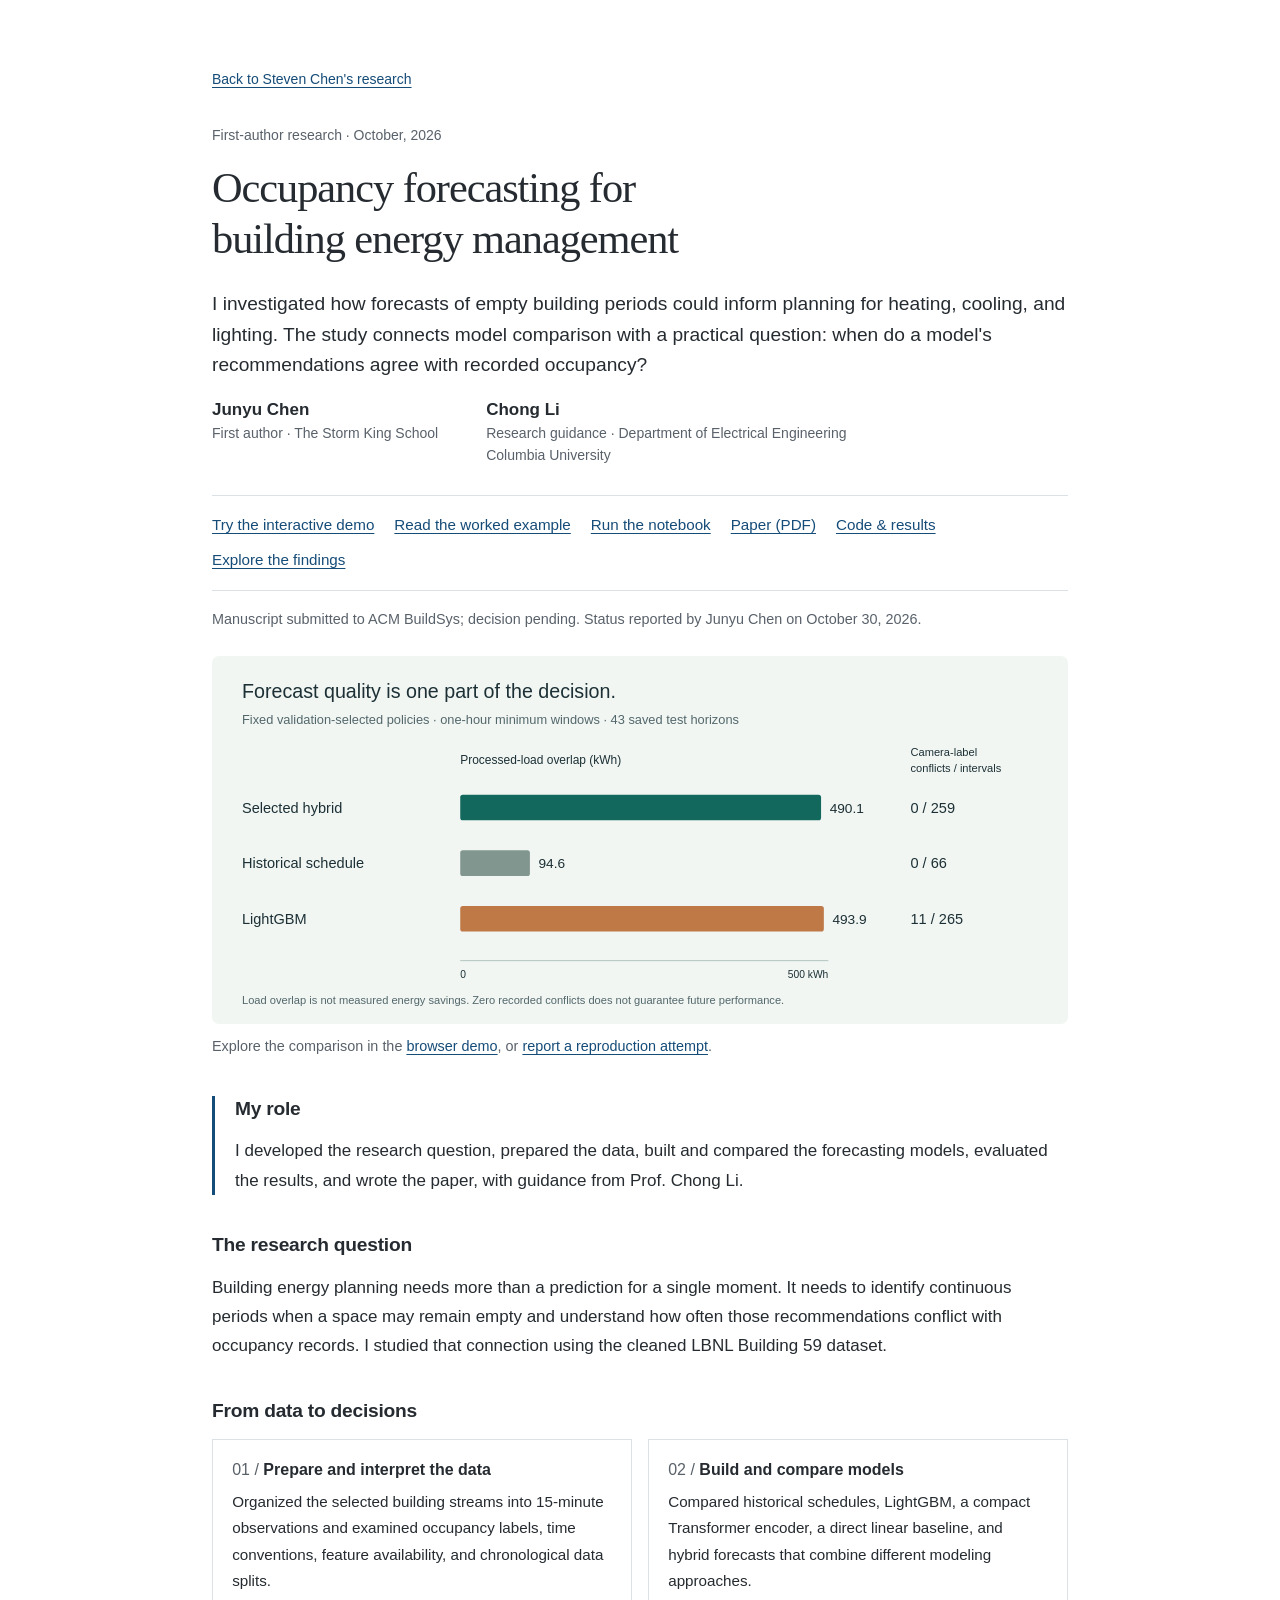
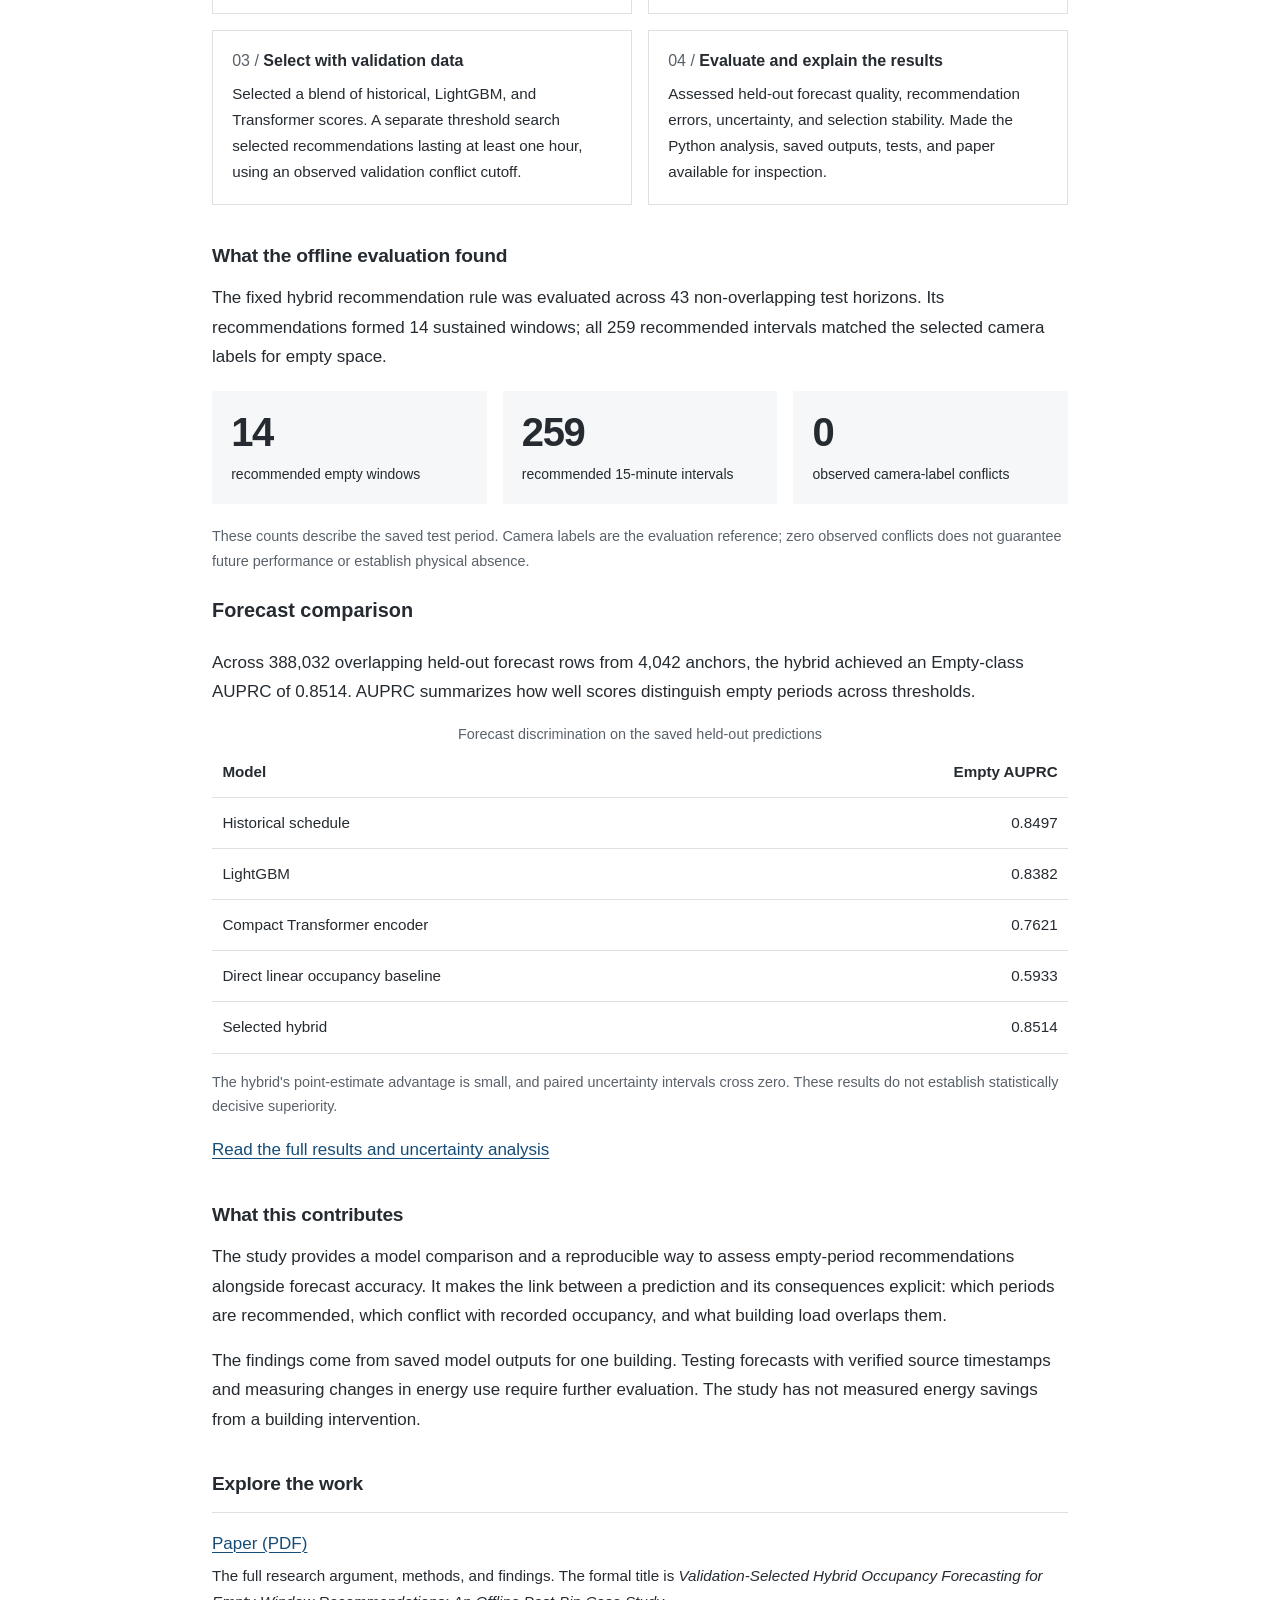
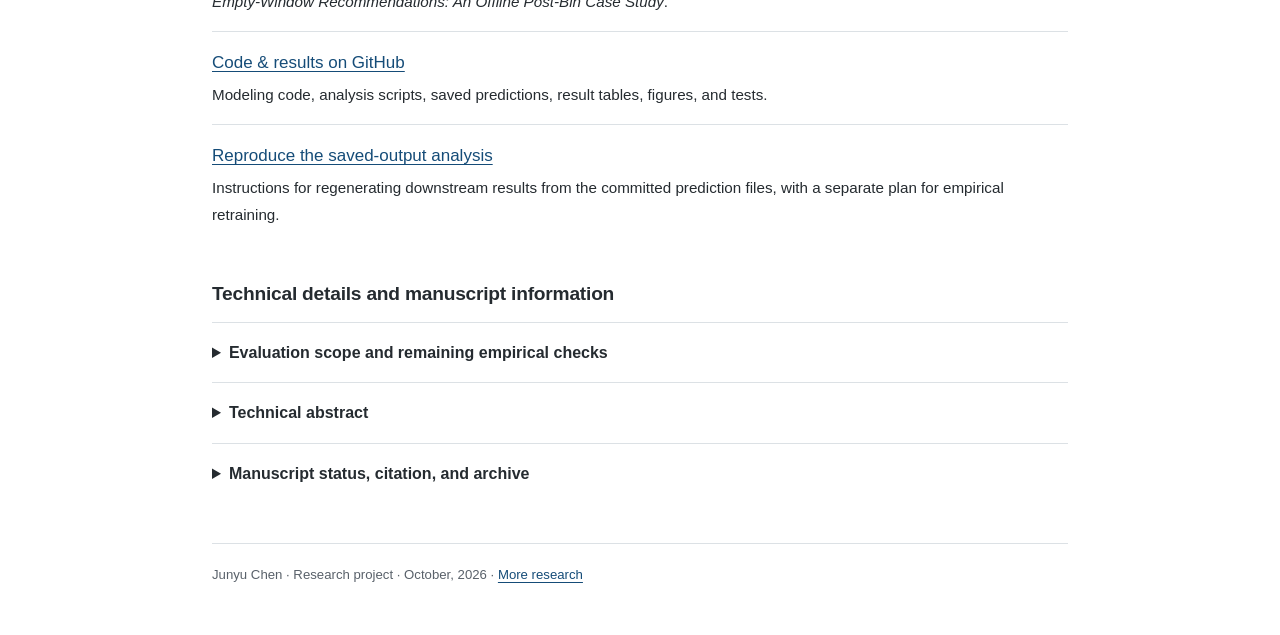
==== commit 2fae11ff: "Connect public discovery, shareable replays, and evidence of outside interest" ====
--- a/docs/index.html
+++ b/docs/index.html
@@ -123,6 +123,7 @@
       </div>
       <nav aria-label="Research materials"><ul class="resources">
         <li><a href="./demo/">Try the interactive demo</a></li>
+        <li><a href="./guide/">Read the worked example</a></li>
         <li><a href="https://colab.research.google.com/github/stevenchenjy/decision-aware-occupancy-forecasting/blob/main/notebooks/try_the_study.ipynb">Run the notebook</a></li>
         <li><a href="./occupancy-forecasting-working-paper.pdf">Paper (PDF)</a></li>
         <li><a href="https://github.com/stevenchenjy/decision-aware-occupancy-forecasting">Code &amp; results</a></li>
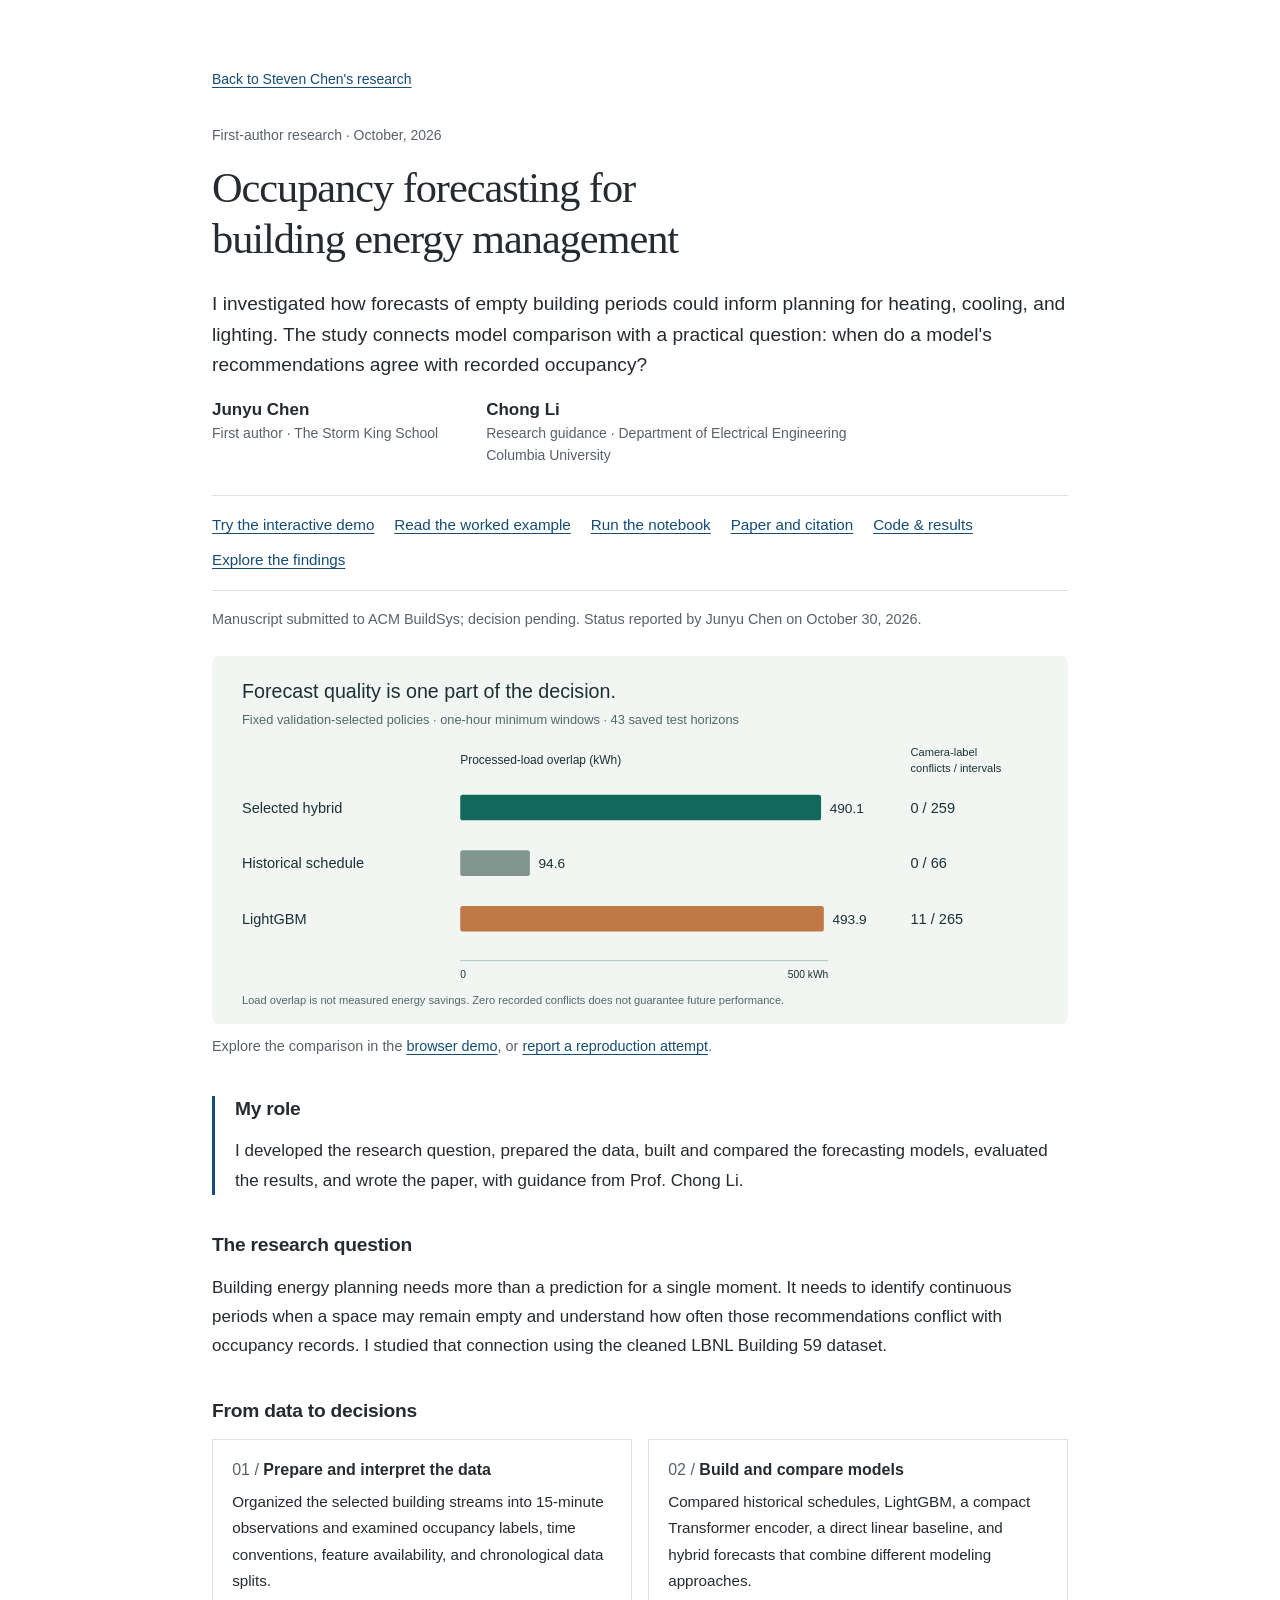
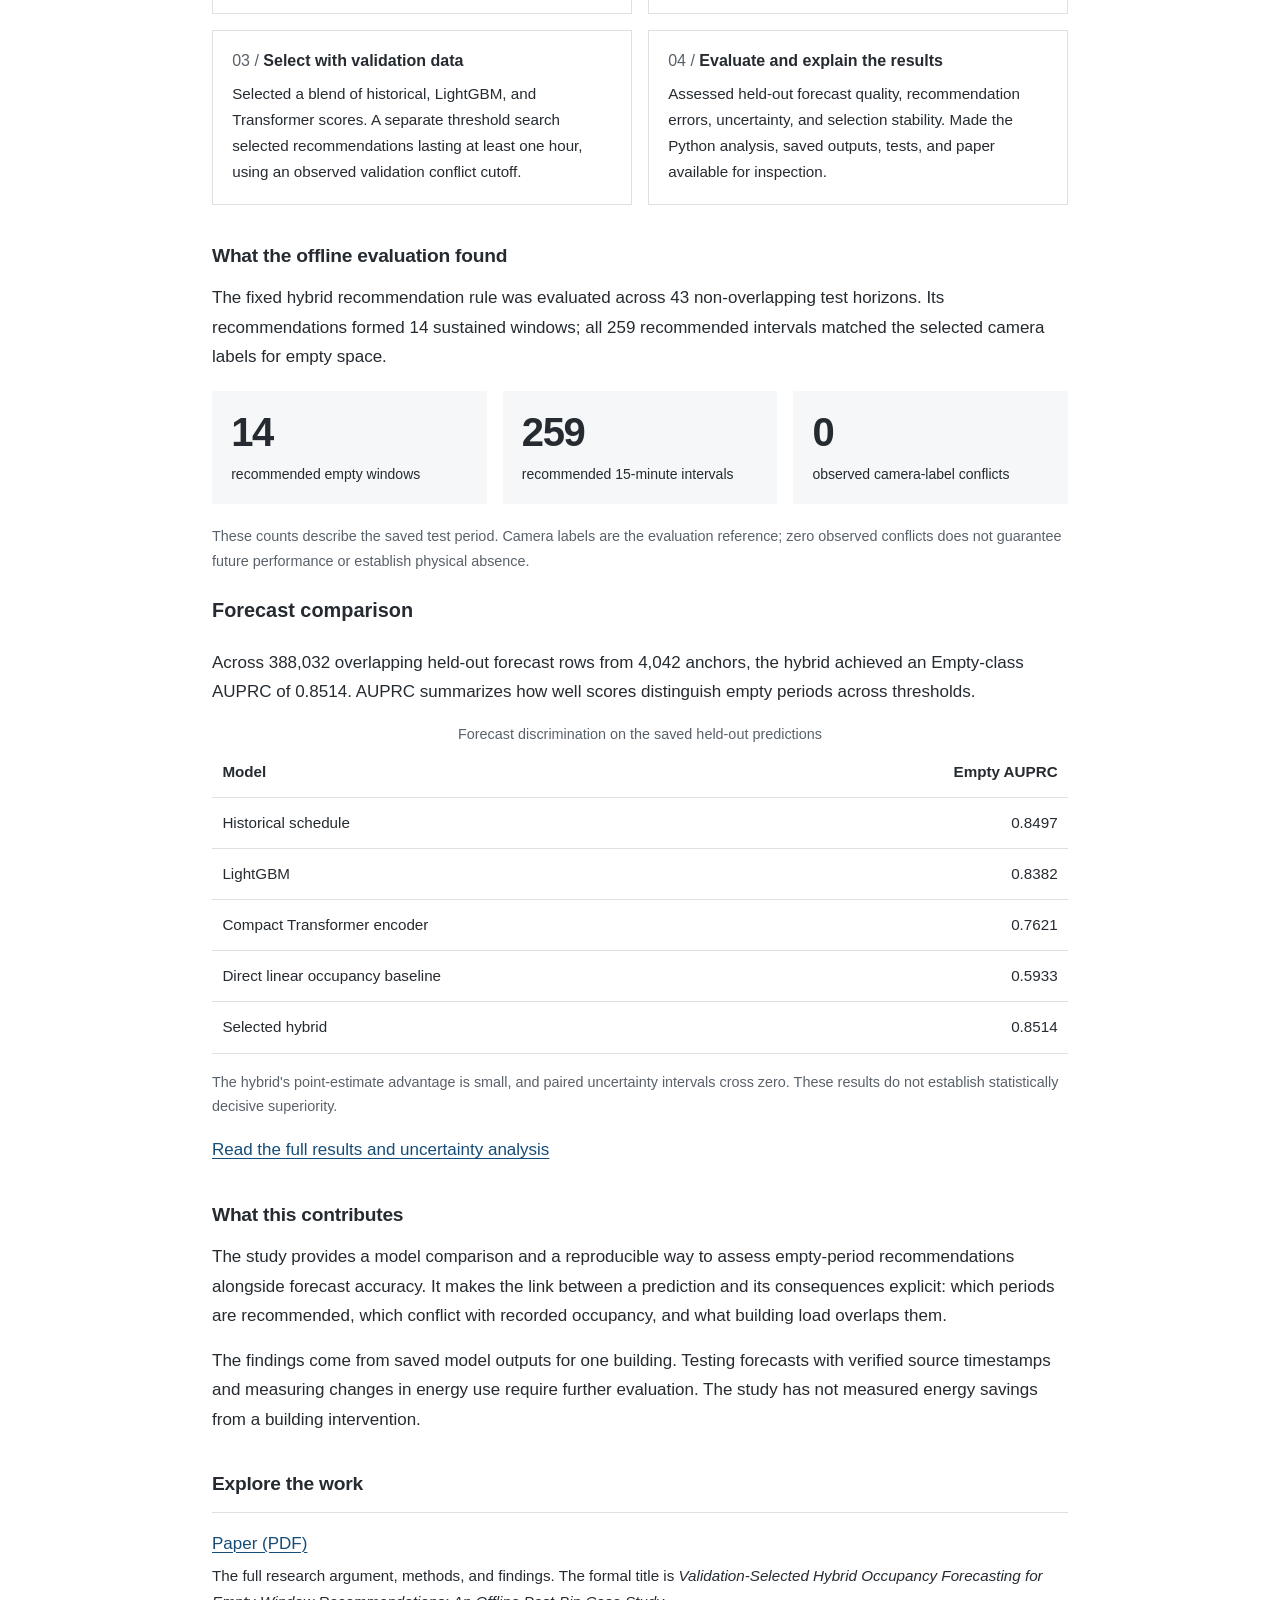
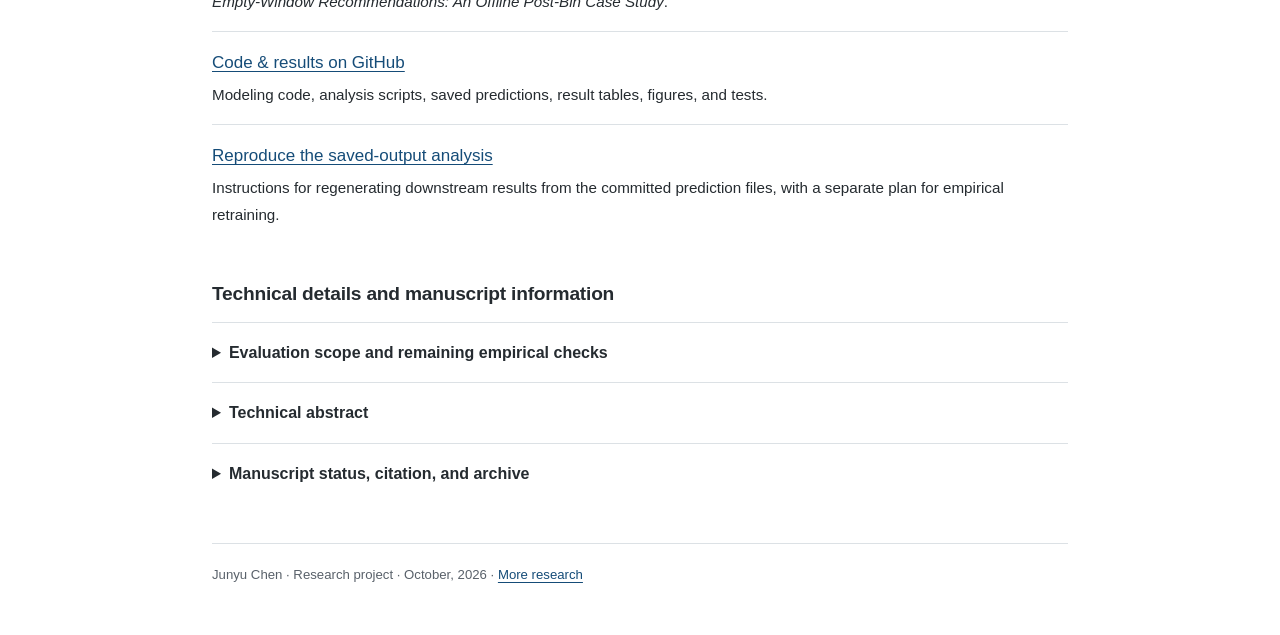
==== commit 2e8c79f7: "Publish an offline replay path and a crawlable paper record" ====
--- a/docs/index.html
+++ b/docs/index.html
@@ -5,13 +5,6 @@
   <meta name="viewport" content="width=device-width, initial-scale=1">
   <title>Occupancy forecasting for building energy management | Junyu Chen</title>
   <meta name="description" content="Junyu Chen's first-author research on building occupancy: research design, data preparation, model comparison, evaluation, and reproducible results, with guidance from Prof. Chong Li.">
-  <meta name="citation_title" content="Validation-Selected Hybrid Occupancy Forecasting for Empty-Window Recommendations: An Offline Post-Bin Case Study">
-  <meta name="citation_author" content="Chen, Junyu">
-  <meta name="citation_author" content="Li, Chong">
-  <meta name="citation_publication_date" content="2026">
-  <meta name="citation_online_date" content="2026/10/14">
-  <meta name="citation_pdf_url" content="https://stevenchenjy.github.io/decision-aware-occupancy-forecasting/occupancy-forecasting-working-paper.pdf">
-  <meta name="citation_language" content="en">
   <link rel="icon" href="./assets/favicon.svg" type="image/svg+xml">
   <link rel="canonical" href="https://stevenchenjy.github.io/decision-aware-occupancy-forecasting/">
   <meta property="og:type" content="article">
@@ -125,7 +118,7 @@
         <li><a href="./demo/">Try the interactive demo</a></li>
         <li><a href="./guide/">Read the worked example</a></li>
         <li><a href="https://colab.research.google.com/github/stevenchenjy/decision-aware-occupancy-forecasting/blob/main/notebooks/try_the_study.ipynb">Run the notebook</a></li>
-        <li><a href="./occupancy-forecasting-working-paper.pdf">Paper (PDF)</a></li>
+        <li><a href="./paper.html">Paper and citation</a></li>
         <li><a href="https://github.com/stevenchenjy/decision-aware-occupancy-forecasting">Code &amp; results</a></li>
         <li><a href="#findings">Explore the findings</a></li>
       </ul></nav>
